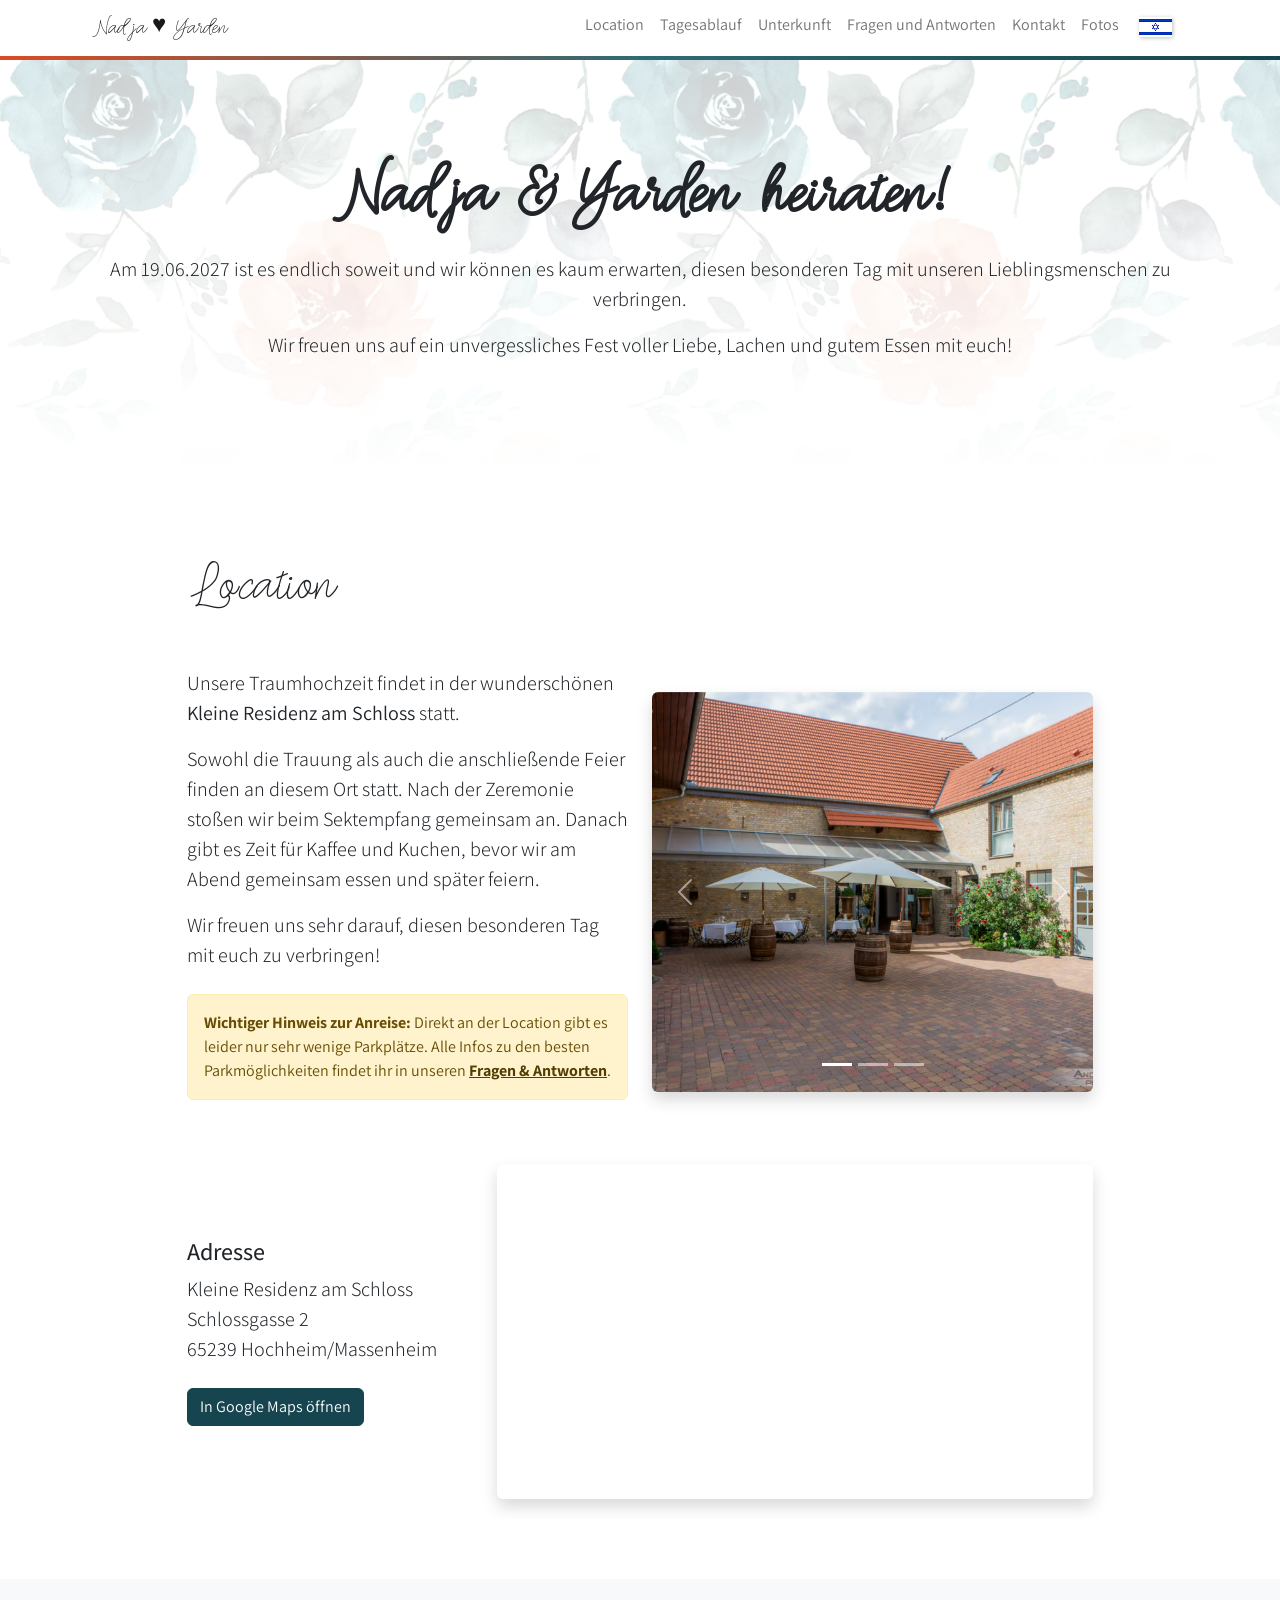
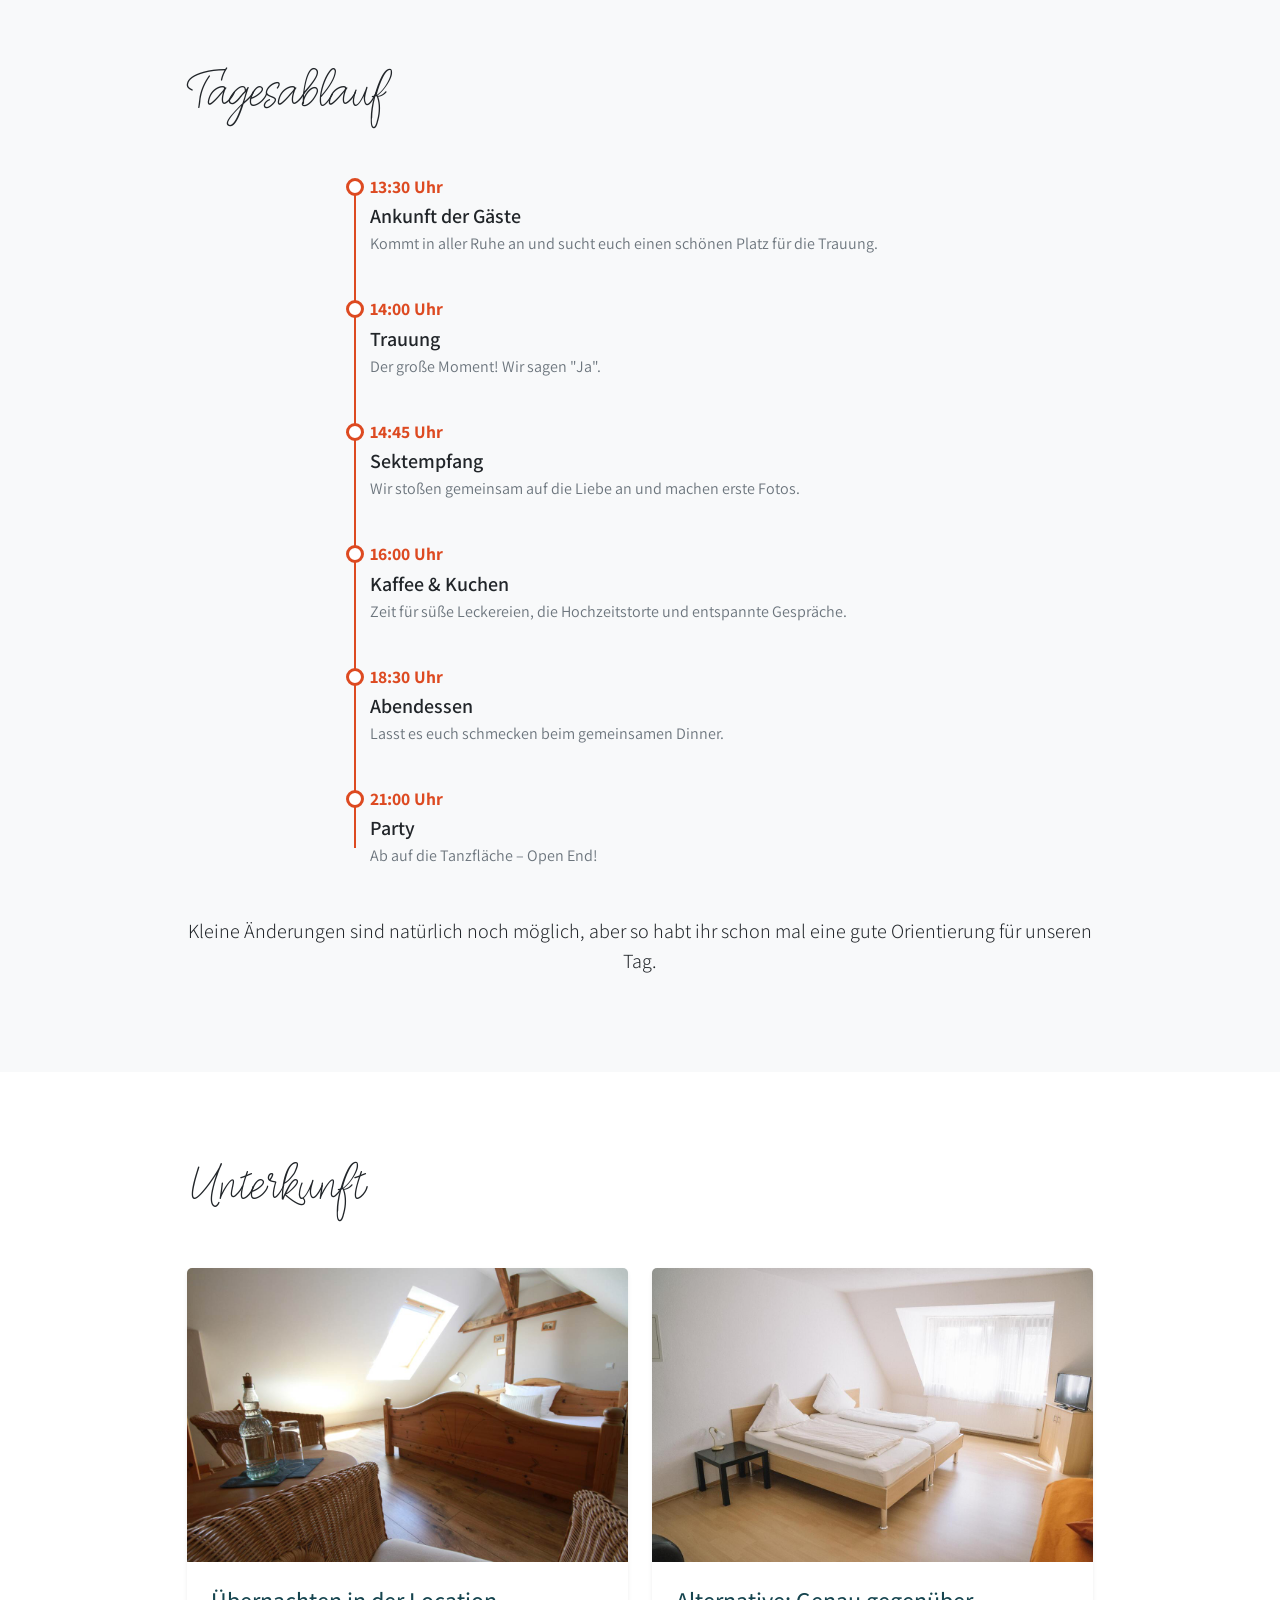
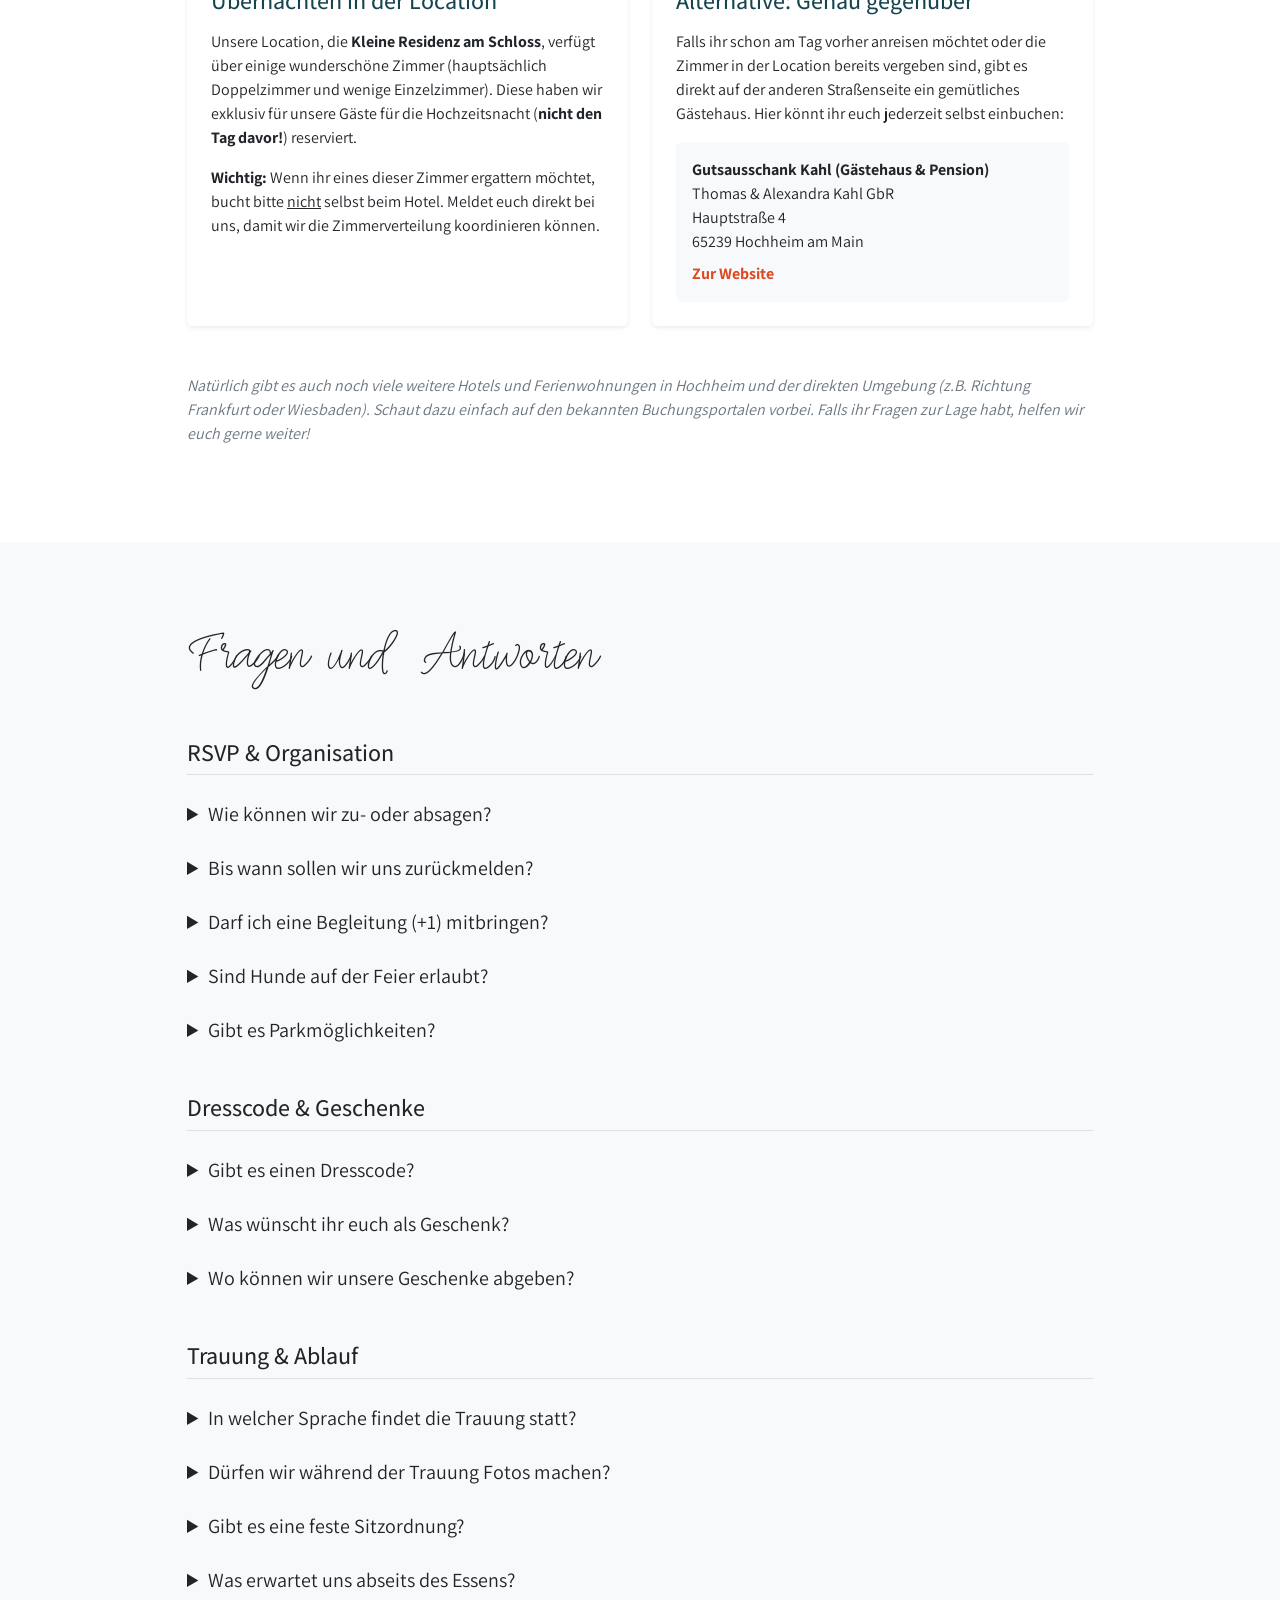
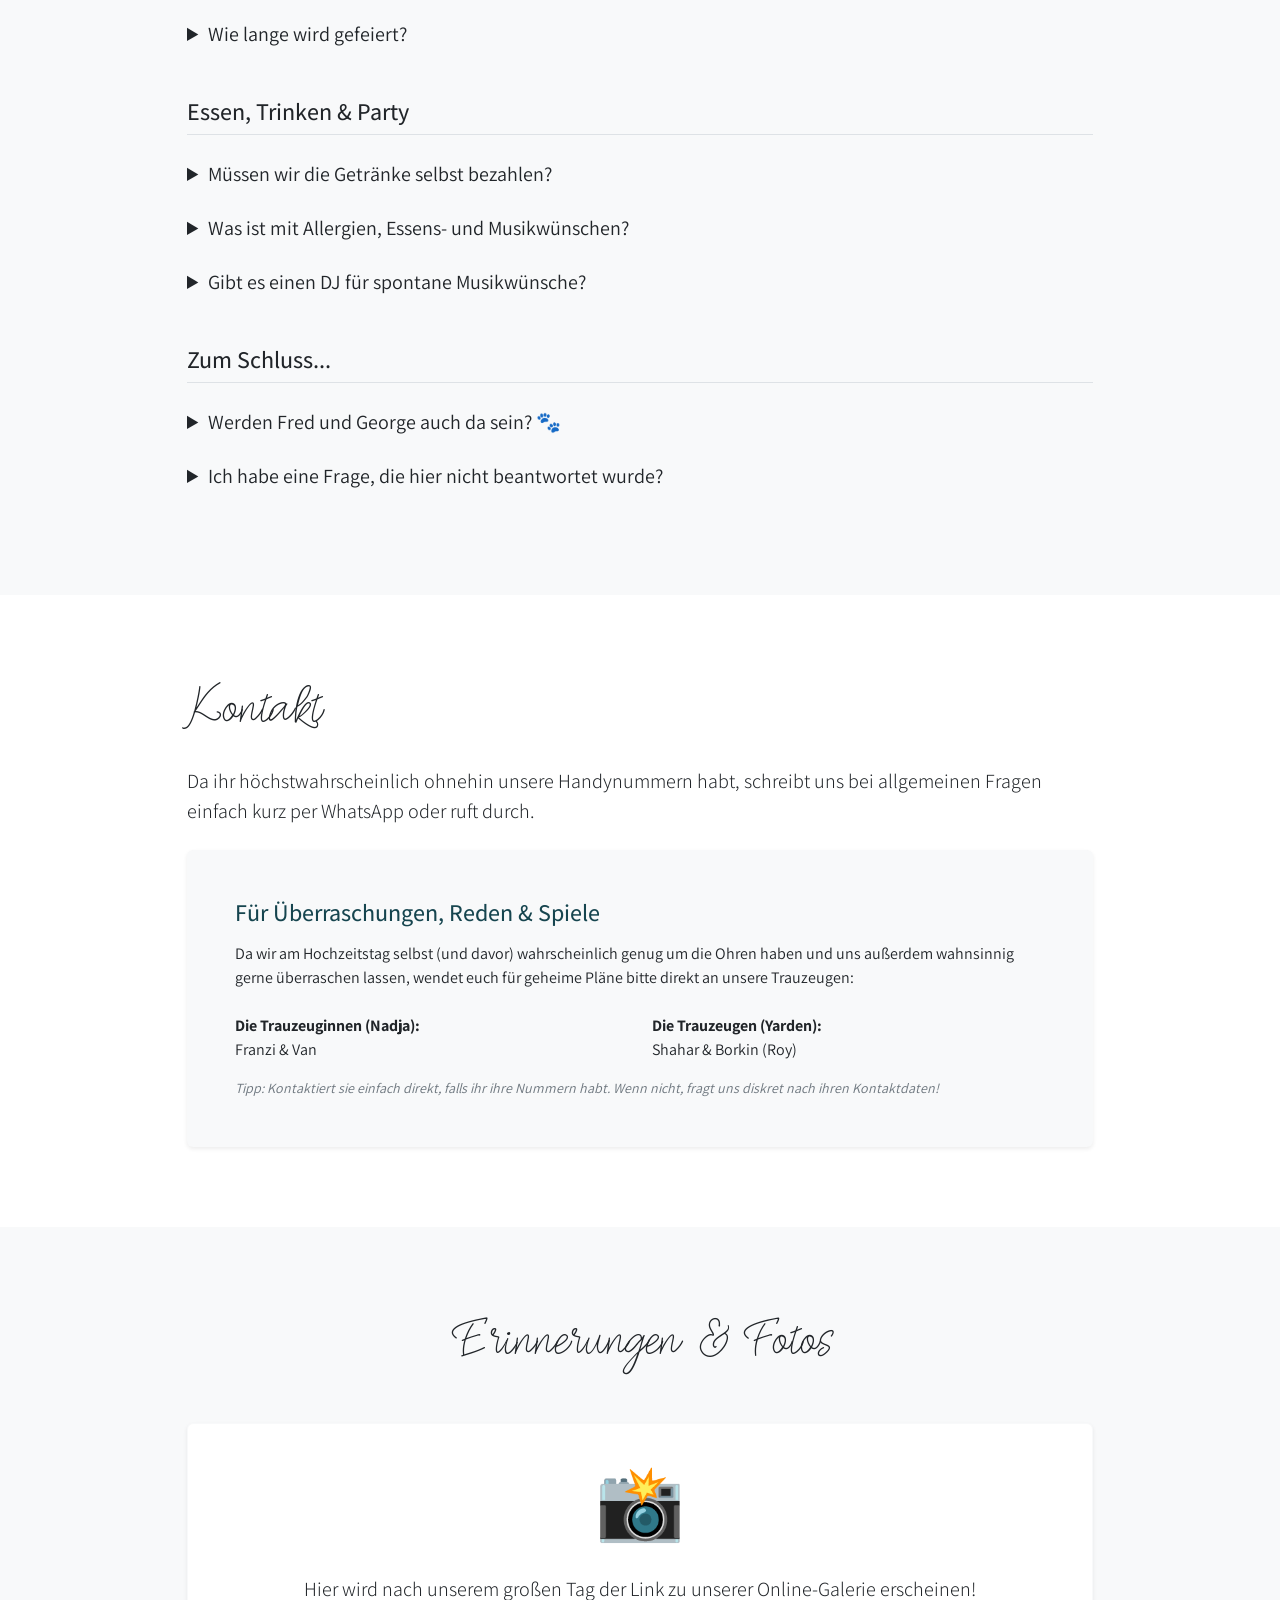
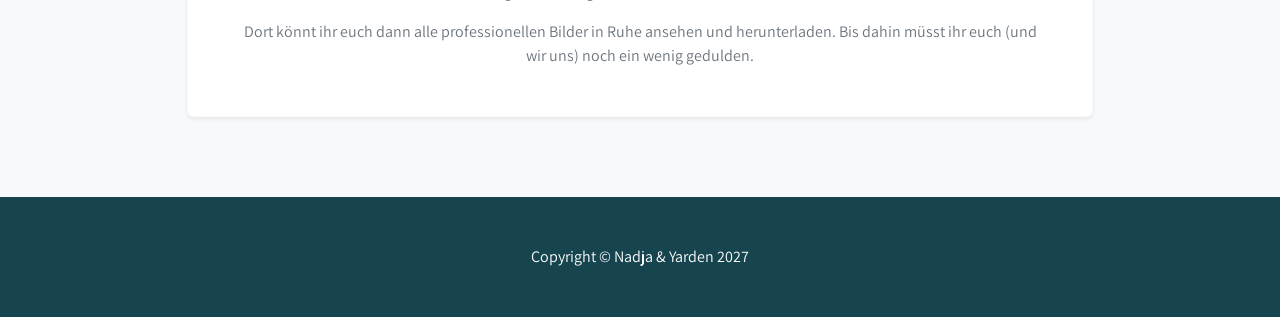
==== index.html @ f71629ac "Add files via upload" ====
<!DOCTYPE html>
<html lang="de">
    <head>
        <meta charset="utf-8" />
        <meta name="viewport" content="width=device-width, initial-scale=1, shrink-to-fit=no" />
        <meta name="description" content="" />
        <meta name="author" content="" />
        <meta name="robots" content="noindex, nofollow">
        <title>Krupik wedding</title>
        <link rel="icon" type="image/x-icon" href="assets/favicon.ico" />
        <!-- Core theme CSS (includes Bootstrap)-->
        <link href="css/styles.css"  rel="stylesheet" />
        <style> @import url('https://fonts.googleapis.com/css2?family=Assistant:wght@200..800&display=swap');</style>
    </head>
    <body id="page-top">
        <!-- Navigation-->
        <nav class="navbar navbar-expand-lg navbar-light bg-orange fixed-top" id="mainNav">
            <div class="container px-4">
                <a class="navbar-brand" href="#page-top">Nadja ♥ Yarden</a>
                <button class="navbar-toggler" type="button" data-bs-toggle="collapse" data-bs-target="#navbarResponsive" aria-controls="navbarResponsive" aria-expanded="false" aria-label="Toggle navigation"><span class="navbar-toggler-icon"></span></button>
                <div class="collapse navbar-collapse" id="navbarResponsive">
                    <ul class="navbar-nav ms-auto">
                        <li class="nav-item"><a class="nav-link" href="#location">Location</a></li>
                        <li class="nav-item"><a class="nav-link" href="#schedule">Tagesablauf</a></li>
                        <li class="nav-item"><a class="nav-link" href="#hotel">Unterkunft</a></li>
                        <li class="nav-item"><a class="nav-link" href="#questions">Fragen und Antworten</a></li>
                        <li class="nav-item"><a class="nav-link" href="#contact">Kontakt</a></li>
                        <li class="nav-item"><a class="nav-link" href="#photos">Fotos</a></li>
                        <li class="nav-item"><a class="nav-link" href="index_he.html"> <img src="assets/hebrew.png" alt="Hebrew" id="itemImg"></a></li>
                    </ul>
                </div>
            </div>
        </nav>
        <!-- Header-->
       <header class="bg-image bg-primary"> <div class="container px-4 text-center">
        <h1 class="fw-bolder">Nadja & Yarden heiraten!</h1>
        <p class="lead mt-3">Am 19.06.2027 ist es endlich soweit und wir können es kaum erwarten, diesen besonderen Tag mit unseren Lieblingsmenschen zu verbringen.</p>
        <p class="lead">Wir freuen uns auf ein unvergessliches Fest voller Liebe, Lachen und gutem Essen mit euch!</p>
    </div>
</header>
        <!-- About section-->
        <!-- Location section -->
<section id="location">
    <div class="container px-4">
        <div class="row gx-4 justify-content-center">
            <div class="col-lg-10">
                <!-- 'text-center' entfernt für linksbündige Überschrift -->
                <h2 class="mb-5">Location</h2>
                
                <div class="row align-items-center mb-5">
                    <!-- Text-Spalte -->
                    <div class="col-md-6 mb-4 mb-md-0">
    <p class="lead">Unsere Traumhochzeit findet in der wunderschönen <strong>Kleine Residenz am Schloss</strong> statt.</p>
    <p class="lead">Sowohl die Trauung als auch die anschließende Feier finden an diesem Ort statt. Nach der Zeremonie stoßen wir beim Sektempfang gemeinsam an. Danach gibt es Zeit für Kaffee und Kuchen, bevor wir am Abend gemeinsam essen und später feiern.</p>
    <p class="lead">Wir freuen uns sehr darauf, diesen besonderen Tag mit euch zu verbringen!</p>
    
    <div class="alert alert-warning mt-4" role="alert">
    <strong>Wichtiger Hinweis zur Anreise:</strong> Direkt an der Location gibt es leider nur sehr wenige Parkplätze. Alle Infos zu den besten Parkmöglichkeiten findet ihr in unseren <a href="#faq-parking" class="alert-link">Fragen & Antworten</a>.
</div>
</div>
                    
                    <!-- Karussell-Spalte -->
                    <div class="col-md-6">
                        <div id="locationCarousel" class="carousel slide shadow rounded" data-bs-ride="carousel">
                            <!-- Indikatoren -->
                            <div class="carousel-indicators">
                                <button type="button" data-bs-target="#locationCarousel" data-bs-slide-to="0" class="active" aria-current="true" aria-label="Slide 1"></button>
                                <button type="button" data-bs-target="#locationCarousel" data-bs-slide-to="1" aria-label="Slide 2"></button>
                                <button type="button" data-bs-target="#locationCarousel" data-bs-slide-to="2" aria-label="Slide 3"></button>
                            </div>
                            
                            <!-- Die Bilder -->
                            <div class="carousel-inner rounded">
                                <div class="carousel-item active">
                                    <img src="assets/location_1.jpg" class="d-block w-100" alt="Innenansicht Kleine Residenz am Schloss">
                                </div>
                                <div class="carousel-item">
                                    <img src="assets/location_2.jpg" class="d-block w-100" alt="Außenansicht/Hof der Location">
                                </div>
                                <div class="carousel-item">
                                    <img src="assets/location_3.jpg" class="d-block w-100" alt="Festsaal dekoriert">
                                </div>
                            </div>
                            
                            <!-- Steuerungs-Pfeile -->
                            <button class="carousel-control-prev" type="button" data-bs-target="#locationCarousel" data-bs-slide="prev">
                                <span class="carousel-control-prev-icon" aria-hidden="true"></span>
                                <span class="visually-hidden">Zurück</span>
                            </button>
                            <button class="carousel-control-next" type="button" data-bs-target="#locationCarousel" data-bs-slide="next">
                                <span class="carousel-control-next-icon" aria-hidden="true"></span>
                                <span class="visually-hidden">Weiter</span>
                            </button>
                        </div>
                    </div>
                </div>

                <!-- Google Maps & Adresse -->
                <div class="row align-items-center">
                    <!-- Adresse (jetzt ebenfalls immer linksbündig) -->
                    <div class="col-md-4 mb-4 mb-md-0">
                        <h4>Adresse</h4>
                        <p class="lead">Kleine Residenz am Schloss<br/>Schlossgasse 2<br/>65239 Hochheim/Massenheim</p>
                        <a href="https://maps.app.goo.gl/eWjjheEXRFnS3AKj7" target="_blank" class="btn btn-teal mt-2">In Google Maps öffnen</a>
                    </div>
                    
                    <!-- Karte -->
<div class="col-md-8">
    <div class="ratio ratio-16x9 shadow rounded overflow-hidden">
        <iframe 
            src="https://maps.google.com/maps?q=Kleine%20Residenz%20am%20Schloss,%20Schlossgasse%202,%2065239%20Hochheim%20am%20Main&t=&z=16&ie=UTF8&iwloc=&output=embed" 
            width="100%" 
            height="100%" 
            style="border:0;" 
            allowfullscreen="" 
            loading="lazy">
        </iframe>
    </div>
</div>
            </div>
        </div>
    </div>
</section>
        <!-- Services section-->
        <section class="bg-light" id="schedule">
    <div class="container px-4">
        <div class="row gx-4 justify-content-center">
            <div class="col-lg-10">
                <h2 class="mb-5">Tagesablauf</h2>
                
                <div class="wedding-timeline">
                    <div class="timeline-item">
                        <div class="timeline-dot"></div>
                        <div class="timeline-time">13:30 Uhr</div>
                        <div class="timeline-content">
                            <h4>Ankunft der Gäste</h4>
                            <p>Kommt in aller Ruhe an und sucht euch einen schönen Platz für die Trauung.</p>
                        </div>
                    </div>
                    
                    <div class="timeline-item">
                        <div class="timeline-dot"></div>
                        <div class="timeline-time">14:00 Uhr</div>
                        <div class="timeline-content">
                            <h4>Trauung</h4>
                            <p>Der große Moment! Wir sagen "Ja".</p>
                        </div>
                    </div>

                    <div class="timeline-item">
                        <div class="timeline-dot"></div>
                        <div class="timeline-time">14:45 Uhr</div>
                        <div class="timeline-content">
                            <h4>Sektempfang</h4>
                            <p>Wir stoßen gemeinsam auf die Liebe an und machen erste Fotos.</p>
                        </div>
                    </div>

                    <div class="timeline-item">
                        <div class="timeline-dot"></div>
                        <div class="timeline-time">16:00 Uhr</div>
                        <div class="timeline-content">
                            <h4>Kaffee & Kuchen</h4>
                            <p>Zeit für süße Leckereien, die Hochzeitstorte und entspannte Gespräche.</p>
                        </div>
                    </div>

                    <div class="timeline-item">
                        <div class="timeline-dot"></div>
                        <div class="timeline-time">18:30 Uhr</div>
                        <div class="timeline-content">
                            <h4>Abendessen</h4>
                            <p>Lasst es euch schmecken beim gemeinsamen Dinner.</p>
                        </div>
                    </div>

                    <div class="timeline-item">
                        <div class="timeline-dot"></div>
                        <div class="timeline-time">21:00 Uhr</div>
                        <div class="timeline-content">
                            <h4>Party</h4>
                            <p>Ab auf die Tanzfläche – Open End!</p>
                        </div>
                    </div>
                </div>
                
                <p class="lead text-center mt-5">Kleine Änderungen sind natürlich noch möglich, aber so habt ihr schon mal eine gute Orientierung für unseren Tag.</p>
            </div>
        </div>
    </div>
</section>
        <!-- Services section-->
      <section id="hotel">
    <div class="container px-4">
        <div class="row gx-4 justify-content-center">
            <div class="col-lg-10">
                <h2 class="mb-5">Unterkunft</h2>
                
                <div class="row">
                    <div class="col-md-6 mb-4">
                        <div class="card h-100 shadow-sm border-0">
                            <img src="assets/zimmer_residenz.jpg" class="card-img-top" alt="Zimmer in der Kleinen Residenz am Schloss">
                            <div class="card-body p-4">
                                <h4 class="mb-3 text-teal">Übernachten in der Location</h4>
                                <p>Unsere Location, die <strong>Kleine Residenz am Schloss</strong>, verfügt über einige wunderschöne Zimmer (hauptsächlich Doppelzimmer und wenige Einzelzimmer). Diese haben wir exklusiv für unsere Gäste für die Hochzeitsnacht (<strong>nicht den Tag davor!</strong>) reserviert.</p>
                                <p class="mb-0"><strong>Wichtig:</strong> Wenn ihr eines dieser Zimmer ergattern möchtet, bucht bitte <u>nicht</u> selbst beim Hotel. Meldet euch direkt bei uns, damit wir die Zimmerverteilung koordinieren können.</p>
                            </div>
                        </div>
                    </div>

                    <div class="col-md-6 mb-4">
                        <div class="card h-100 shadow-sm border-0">
                            <img src="assets/zimmer_kahl.jpg" class="card-img-top" alt="Gutsausschank Kahl Gästehaus">
                            <div class="card-body p-4">
                                <h4 class="mb-3 text-teal">Alternative: Genau gegenüber</h4>
                                <p>Falls ihr schon am Tag vorher anreisen möchtet oder die Zimmer in der Location bereits vergeben sind, gibt es direkt auf der anderen Straßenseite ein gemütliches Gästehaus. Hier könnt ihr euch jederzeit selbst einbuchen:</p>
                                
                                <div class="bg-light p-3 rounded mt-3">
                                    <p class="mb-0">
                                        <strong>Gutsausschank Kahl (Gästehaus & Pension)</strong><br>
                                        Thomas & Alexandra Kahl GbR<br>
                                        Hauptstraße 4<br>
                                        65239 Hochheim am Main<br>
                                        <a href="https://www.gutsausschank-kahl.de" target="_blank" class="text-orange text-decoration-none mt-2 d-inline-block fw-bold">Zur Website</a>
                                    </p>
                                </div>
                            </div>
                        </div>
                    </div>
                </div> <div class="mt-4 px-3 px-md-0">
                    <p class="text-muted">
                        <em>Natürlich gibt es auch noch viele weitere Hotels und Ferienwohnungen in Hochheim und der direkten Umgebung (z.B. Richtung Frankfurt oder Wiesbaden). Schaut dazu einfach auf den bekannten Buchungsportalen vorbei. Falls ihr Fragen zur Lage habt, helfen wir euch gerne weiter!</em>
                    </p>
                </div>
                
            </div>
        </div>
    </div>
</section>
       <section class="bg-light" id="questions">
    <div class="container px-4">
        <div class="row gx-4 justify-content-center">
            <div class="col-lg-10">
                <h2 class="mb-4">Fragen und Antworten</h2>

                <h4 class="mt-5 mb-4 border-bottom pb-2">RSVP & Organisation</h4>
                
                <details class="lead mb-4">
                    <summary><strong>Wie können wir zu- oder absagen?</strong></summary>
                    <p class="mt-2">Mit eurer Einladung habt ihr einen kleinen Einleger mit einem QR-Code und einem Link erhalten. Darüber könnt ihr euch ganz bequem online zurückmelden.</p>
                    <p>Solltet ihr den Zettel verlegt oder verloren haben, ist das gar kein Problem – meldet euch einfach direkt bei uns!</p>
                </details>

                <details class="lead mb-4">
                    <summary><strong>Bis wann sollen wir uns zurückmelden?</strong></summary>
                    <p class="mt-2">Bitte gebt uns bis zum <strong>[Datum einfügen]</strong> über den Link aus der Einladung Bescheid, ob ihr kommen könnt.</p>
                    <p>Gäste, von denen wir bis zu diesem Datum nichts gehört haben, müssen wir für die weitere Planung leider als "nimmt nicht teil" markieren. Wir fänden es unglaublich schade, wenn ihr nicht dabei seid – also gebt uns am besten direkt Bescheid! :)</p>
                </details>

                <details class="lead mb-4">
                    <summary><strong>Darf ich eine Begleitung (+1) mitbringen?</strong></summary>
                    <p class="mt-2">Unsere Location hat eine begrenzte Kapazität, weshalb wir im kleinen und engen Kreis feiern. Bitte bringt daher nur Begleitpersonen mit, die namentlich auf eurer Einladung stehen oder ausdrücklich von uns eingeplant wurden. Vielen Dank für euer Verständnis!</p>
                </details>

                <details class="lead mb-4">
                    <summary><strong>Sind Hunde auf der Feier erlaubt?</strong></summary>
                    <p class="mt-2">Wir lieben Tiere, aber an unserem Hochzeitstag müssen eure Vierbeiner leider zu Hause bleiben. Es wird laut, trubelig und voll – das wäre für die Fellnasen ohnehin kein großer Spaß. Danke für euer Verständnis!</p>
                </details>

                <details class="lead mb-4" id="faq-parking">
                    <summary><strong>Gibt es Parkmöglichkeiten?</strong></summary>
                    <div class="mt-3">
                        <p>Direkt an der Location gibt es leider nur sehr eingeschränkte Parkmöglichkeiten in den umliegenden Seitenstraßen (bitte unbedingt auf Parkverbote achten!).</p>
                        <p>Der sicherste und entspannteste Parkplatz ist nur ein paar Minuten die Straße runter: der <strong>Parkplatz der Sporthalle Massenheim</strong>. Von dort aus sind es gemütliche 5–10 Minuten zu Fuß bis zu uns.</p>
                        <a href="https://www.google.com/maps/search/?api=1&query=Sporthalle+Massenheim+Hochheim+am+Main" target="_blank" class="btn btn-teal mb-4">Parkplatz in Google Maps öffnen</a>
                        <div class="ratio ratio-21x9 shadow-sm rounded overflow-hidden">
                            <iframe src="https://maps.google.com/maps?q=Sporthalle%20Massenheim,%20Hochheim%20am%20Main&t=&z=16&ie=UTF8&iwloc=&output=embed" width="100%" height="100%" style="border:0;" allowfullscreen="" loading="lazy"></iframe>
                        </div>
                    </div>
                </details>

                <h4 class="mt-5 mb-4 border-bottom pb-2">Dresscode & Geschenke</h4>

                <details class="lead mb-4">
                    <summary><strong>Gibt es einen Dresscode?</strong></summary>
                    <p class="mt-2">Kommt gerne festlich und elegant – aber vor allem so, dass ihr euch wohlfühlt! Da es im Juni sehr warm werden kann, wählt gerne luftige Stoffe. Weiß ist natürlich der Braut vorbehalten, ansonsten freuen wir uns über farbenfrohe Outfits.</p>
                    <p>Für die Damen passen Kleider, Röcke oder ein schickes Oberteil mit Hose. Für die Herren: Krawatte oder Fliege mit Sakko sind super – das Sakko darf aber natürlich ausgezogen werden, sobald der Bräutigam das auch tut. ;)</p>
                    <p><em>Kleine Info am Rande:</em> Unsere Trauzeuginnen werden voraussichtlich <strong style="color: #16454F">Teal</strong> und <strong style="color: #DD4A21">Orange</strong> tragen. Falls ihr nicht im "Partnerlook" mit ihnen erscheinen wollt, könnt ihr diese Farbe gerne meiden (es ist aber absolut kein Drama, wenn doch!).</p>
                </details>

                <details class="lead mb-4">
                    <summary><strong>Was wünscht ihr euch als Geschenk?</strong></summary>
                    <p class="mt-2">Das größte Geschenk für uns ist, diesen Tag gemeinsam mit euch zu feiern! Da unser Haushalt bereits komplett ausgestattet ist, benötigen wir keine Sachgeschenke.</p>
                    <p>Wenn ihr uns dennoch eine kleine Freude machen möchtet, freuen wir uns riesig über einen finanziellen Beitrag für unsere gemeinsame Zukunft und die Flitterwochen.</p>
                </details>

                <details class="lead mb-4">
                    <summary><strong>Wo können wir unsere Geschenke abgeben?</strong></summary>
                    <p class="mt-2">In der Location wird es einen zentralen Geschenketisch geben. Dort steht auch eine sichere Box bereit, in die ihr eure Briefe und Umschläge mit Kartengeschenken einwerfen könnt.</p>
                </details>

                <h4 class="mt-5 mb-4 border-bottom pb-2">Trauung & Ablauf</h4>

                <details class="lead mb-4">
                    <summary><strong>In welcher Sprache findet die Trauung statt?</strong></summary>
                    <p class="mt-2">Da unsere Gäste aus verschiedenen Ländern anreisen, wird die Trauung eine bunte Mischung aus <strong>Deutsch und Englisch</strong> sein. So können hoffentlich alle der Zeremonie gut folgen!</p>
                </details>

                <details class="lead mb-4">
                    <summary><strong>Dürfen wir während der Trauung Fotos machen?</strong></summary>
                    <p class="mt-2">Wir möchten euch bitten, eure Handys und Kameras während der Zeremonie in der Tasche zu lassen. Wir wünschen uns, dass ihr den Moment ganz unbeschwert mit uns genießt – und wir möchten auf den professionellen Fotos lieber in eure strahlenden Gesichter statt auf eine Wand aus Smartphones blicken. 😉</p>
                    <p>Vor und nach der Trauung sowie auf der anschließenden Feier dürft ihr natürlich fleißig knipsen, filmen und Selfies machen!</p>
                    <p><strong>Und keine Sorge:</strong> Wir stellen euch im Nachhinein natürlich alle professionellen Bilder unserer Fotografin / unseres Fotografen zur Verfügung!</p>
                </details>

                <details class="lead mb-4">
                    <summary><strong>Gibt es eine feste Sitzordnung?</strong></summary>
                    <p class="mt-2">Ja, für das Abendessen gibt es einen festen Sitzplan, damit jeder einen schönen Platz findet. Sobald der offizielle Teil vorbei ist und die Party startet, hebt sich die Sitzordnung natürlich auf und ihr könnt euch ganz ungezwungen untereinander mischen!</p>
                </details>

                <details class="lead mb-4">
                    <summary><strong>Was erwartet uns abseits des Essens?</strong></summary>
                    <p class="mt-2">Langweilig wird es garantiert nicht! Neben der Trauung und dem großen Festmahl erwartet euch eine Fotobox für lustige Erinnerungen, eine Auswahl an Kartenspielen für Zwischendurch, jede Menge Platz auf der Tanzfläche und natürlich Zeit für tiefe Gespräche mit euren Sitznachbarn.</p>
                </details>

                <details class="lead mb-4">
                    <summary><strong>Wie lange wird gefeiert?</strong></summary>
                    <p class="mt-2">Wir dürfen die Location theoretisch bis 3:00 Uhr morgens nutzen. Angepeilt ist ein schönes, fulminantes Finale gegen 2:00 Uhr.</p>
                    <p>Wir freuen uns natürlich riesig über jeden, der bis zum bitteren (oder eher glücklichen) Ende mit uns durchtanzt! Wir haben aber auch vollstes Verständnis, wenn ihr aus verschiedenen Gründen früher losmüsst. Es wäre allerdings wahnsinnig schön für uns, wenn ihr zumindest bis zum Ende des "offiziellen Teils" (nach dem Abendessen und unserem ersten Tanz als Brautpaar) bei uns bleibt.</p>
                </details>

                <h4 class="mt-5 mb-4 border-bottom pb-2">Essen, Trinken & Party</h4>

                <details class="lead mb-4">
                    <summary><strong>Müssen wir die Getränke selbst bezahlen?</strong></summary>
                    <p class="mt-2">Natürlich nicht! Für euer leibliches Wohl ist bestens gesorgt. Es wird eine feine Auswahl an Bier, Wein, Softdrinks, Wasser sowie Kaffeespezialitäten und Tee geben. Später am Abend mixen wir euch auch gerne ein paar Longdrinks. Auf sehr harte Spirituosen verzichten wir bewusst.</p>
                </details>

                <details class="lead mb-4">
                    <summary><strong>Was ist mit Allergien, Essens- und Musikwünschen?</strong></summary>
                    <p class="mt-2">Keine Sorge, verhungern oder stillsitzen muss niemand! Spezielle Ernährungsformen, Lebensmittelunverträglichkeiten und eure absoluten Lieblingslieder für die Tanzfläche fragen wir ganz bequem direkt über den <strong>RSVP-Link</strong> ab.</p>
                </details>

                <details class="lead mb-4">
                    <summary><strong>Gibt es einen DJ für spontane Musikwünsche?</strong></summary>
                    <p class="mt-2">Einen klassischen DJ vor Ort haben wir nicht. Damit trotzdem genau eure Musik läuft, tragt eure Wünsche bitte vorab im RSVP-Link ein. Solltet ihr am Abend selbst eine zündende Idee haben, sprecht einfach uns oder unsere Trauzeugen an.</p>
                </details>

                <h4 class="mt-5 mb-4 border-bottom pb-2">Zum Schluss...</h4>

                <details class="lead mb-4">
                    <summary><strong>Werden Fred und George auch da sein? 🐾</strong></summary>
                    <p class="mt-2">Leider nein! 🐱🐱 Unsere beiden Kater müssen die Stellung zu Hause halten. Sie haben striktes Partyverbot bekommen, werden aber im Geiste (und wahrscheinlich auf dem einen oder anderen Foto) sicher dabei sein.</p>
                </details>

                <details class="lead mb-4">
                    <summary><strong>Ich habe eine Frage, die hier nicht beantwortet wurde?</strong></summary>
                    <p class="mt-2">Gar kein Problem! Wenn euch noch etwas unter den Nägeln brennt, scrollt einfach ein Stück weiter nach unten und nutzt unsere Kontaktdaten. Meldet euch jederzeit gerne bei uns!</p>
                </details>

            </div>
        </div>
    </div>
</section>
        <!-- Contact section-->
    <section id="contact">
    <div class="container px-4">
        <div class="row gx-4 justify-content-center">
            <div class="col-lg-10">
                <h2 class="mb-4">Kontakt</h2>
                <p class="lead">Da ihr höchstwahrscheinlich ohnehin unsere Handynummern habt, schreibt uns bei allgemeinen Fragen einfach kurz per WhatsApp oder ruft durch.</p>
                
                <div class="card border-0 shadow-sm mt-4 bg-light">
                    <div class="card-body p-4 p-md-5">
                        <h4 class="text-teal mb-3">Für Überraschungen, Reden & Spiele</h4>
                        <p>Da wir am Hochzeitstag selbst (und davor) wahrscheinlich genug um die Ohren haben und uns außerdem wahnsinnig gerne überraschen lassen, wendet euch für geheime Pläne bitte direkt an unsere Trauzeugen:</p>
                        
                        <div class="row mt-4">
                            <div class="col-sm-6 mb-3 mb-sm-0">
                                <strong>Die Trauzeuginnen (Nadja):</strong><br>
                                Franzi & Van
                            </div>
                            <div class="col-sm-6">
                                <strong>Die Trauzeugen (Yarden):</strong><br>
                                Shahar & Borkin (Roy)
                            </div>
                        </div>
                        <p class="mt-3 mb-0 text-muted small"><em>Tipp: Kontaktiert sie einfach direkt, falls ihr ihre Nummern habt. Wenn nicht, fragt uns diskret nach ihren Kontaktdaten!</em></p>
                    </div>
                </div>
                
            </div>
        </div>
    </div>
</section>

<section class="bg-light" id="photos">
    <div class="container px-4">
        <div class="row gx-4 justify-content-center">
            <div class="col-lg-10 text-center">
                <h2 class="mb-5">Erinnerungen & Fotos</h2>
                
                <div class="bg-white p-5 rounded shadow-sm border border-light">
                    <h1 class="display-4 mb-3">📸</h1>
                    <p class="lead mb-3">Hier wird nach unserem großen Tag der Link zu unserer Online-Galerie erscheinen!</p>
                    <p class="text-muted mb-0">Dort könnt ihr euch dann alle professionellen Bilder in Ruhe ansehen und herunterladen. Bis dahin müsst ihr euch (und wir uns) noch ein wenig gedulden.</p>
                </div>
            </div>
        </div>
    </div>
</section>
        <!-- Footer-->
        <footer class="py-5 bg-teal">
            <div class="container px-4"><p class="m-0 text-center text-white">Copyright &copy; Nadja & Yarden 2027</p></div>
        </footer>
        <!-- Bootstrap core JS-->
        <script src="https://cdn.jsdelivr.net/npm/bootstrap@5.2.3/dist/js/bootstrap.bundle.min.js"></script>
        <!-- Core theme JS-->
        <script src="js/scripts.js"></script>
    </body>
</html>
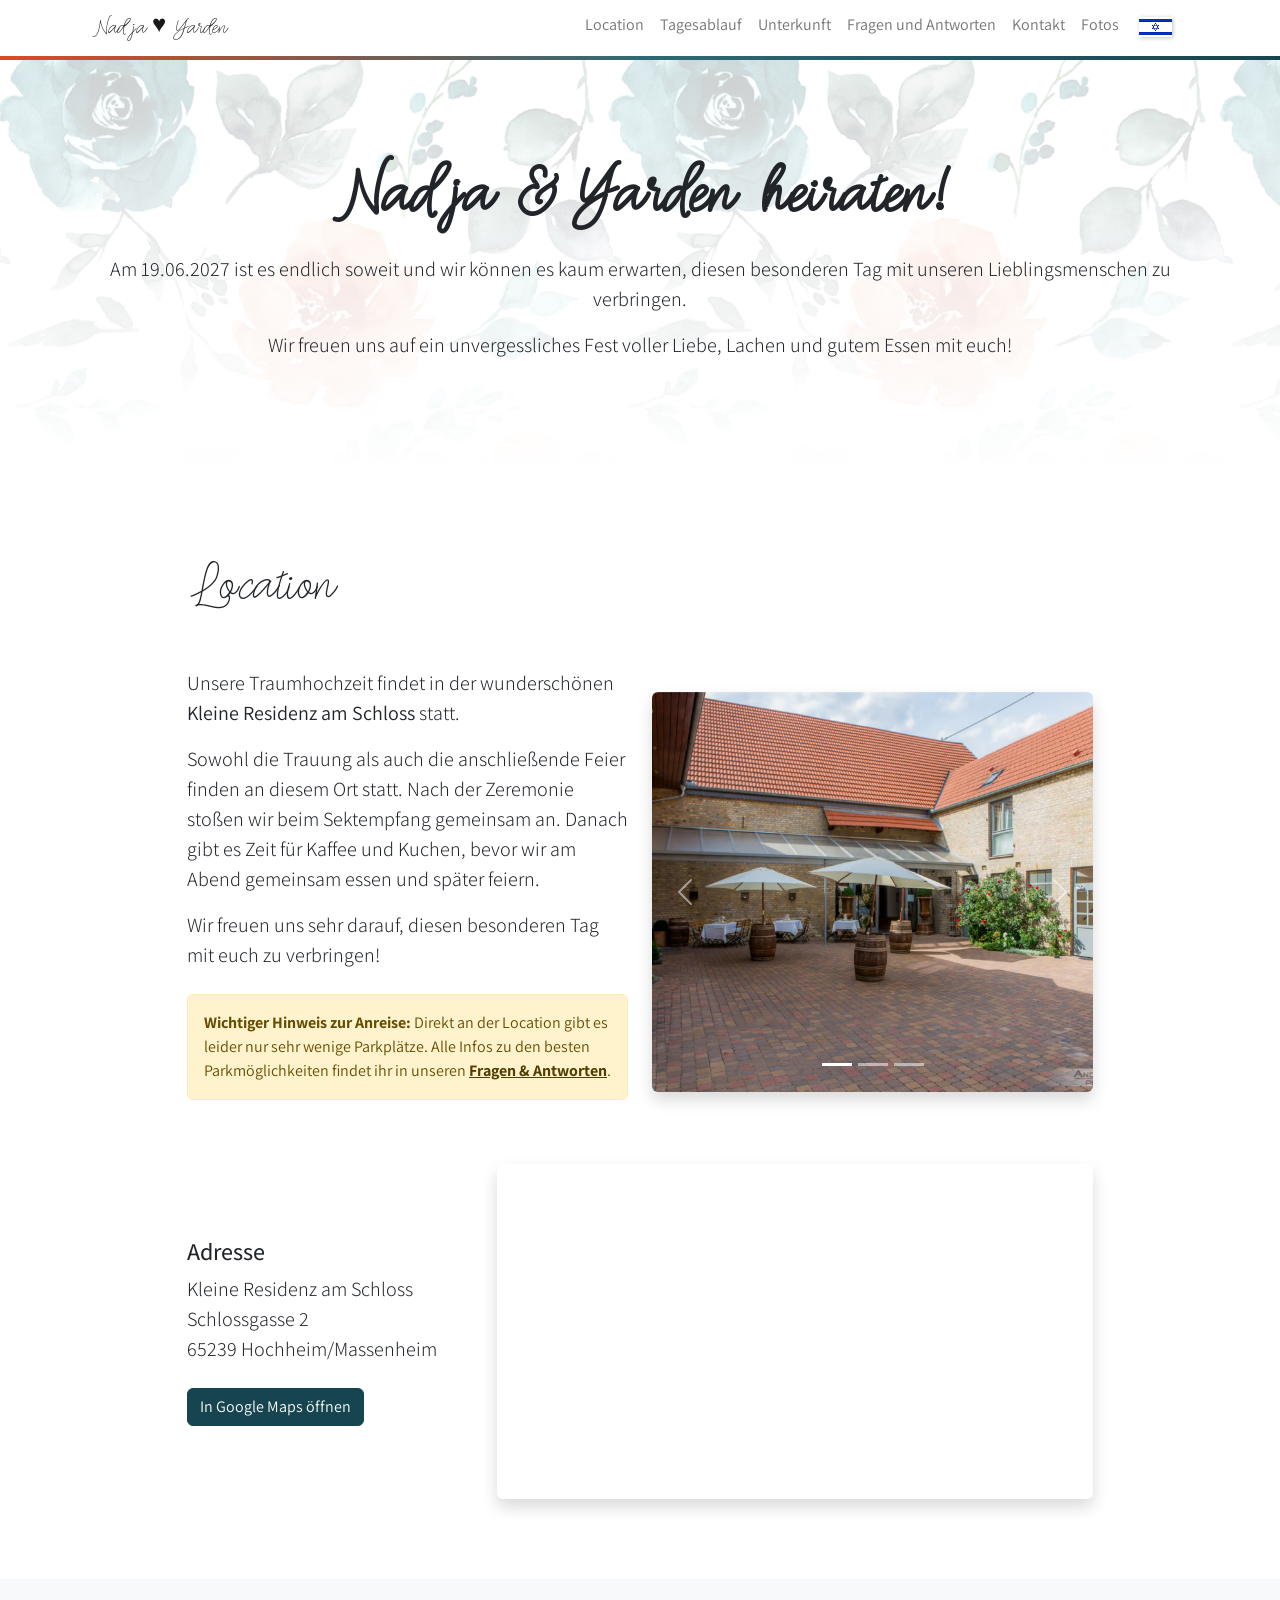
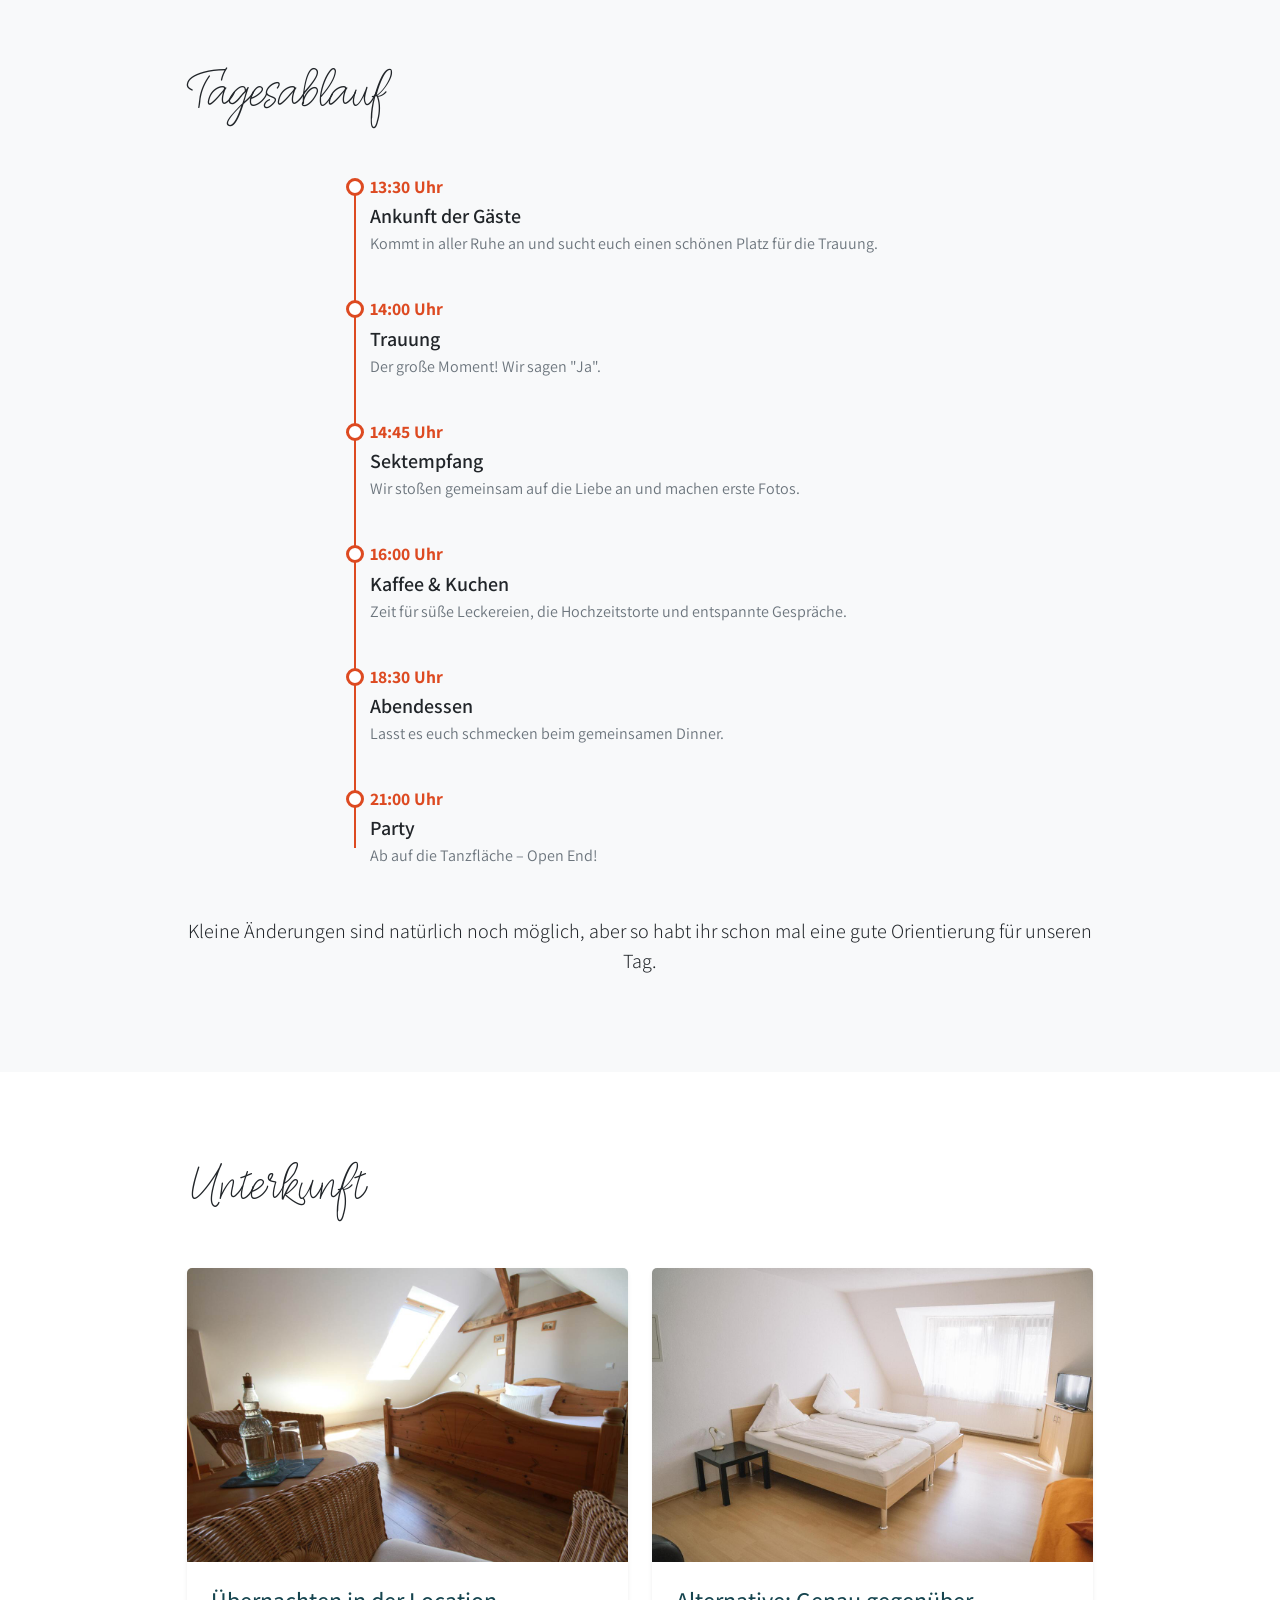
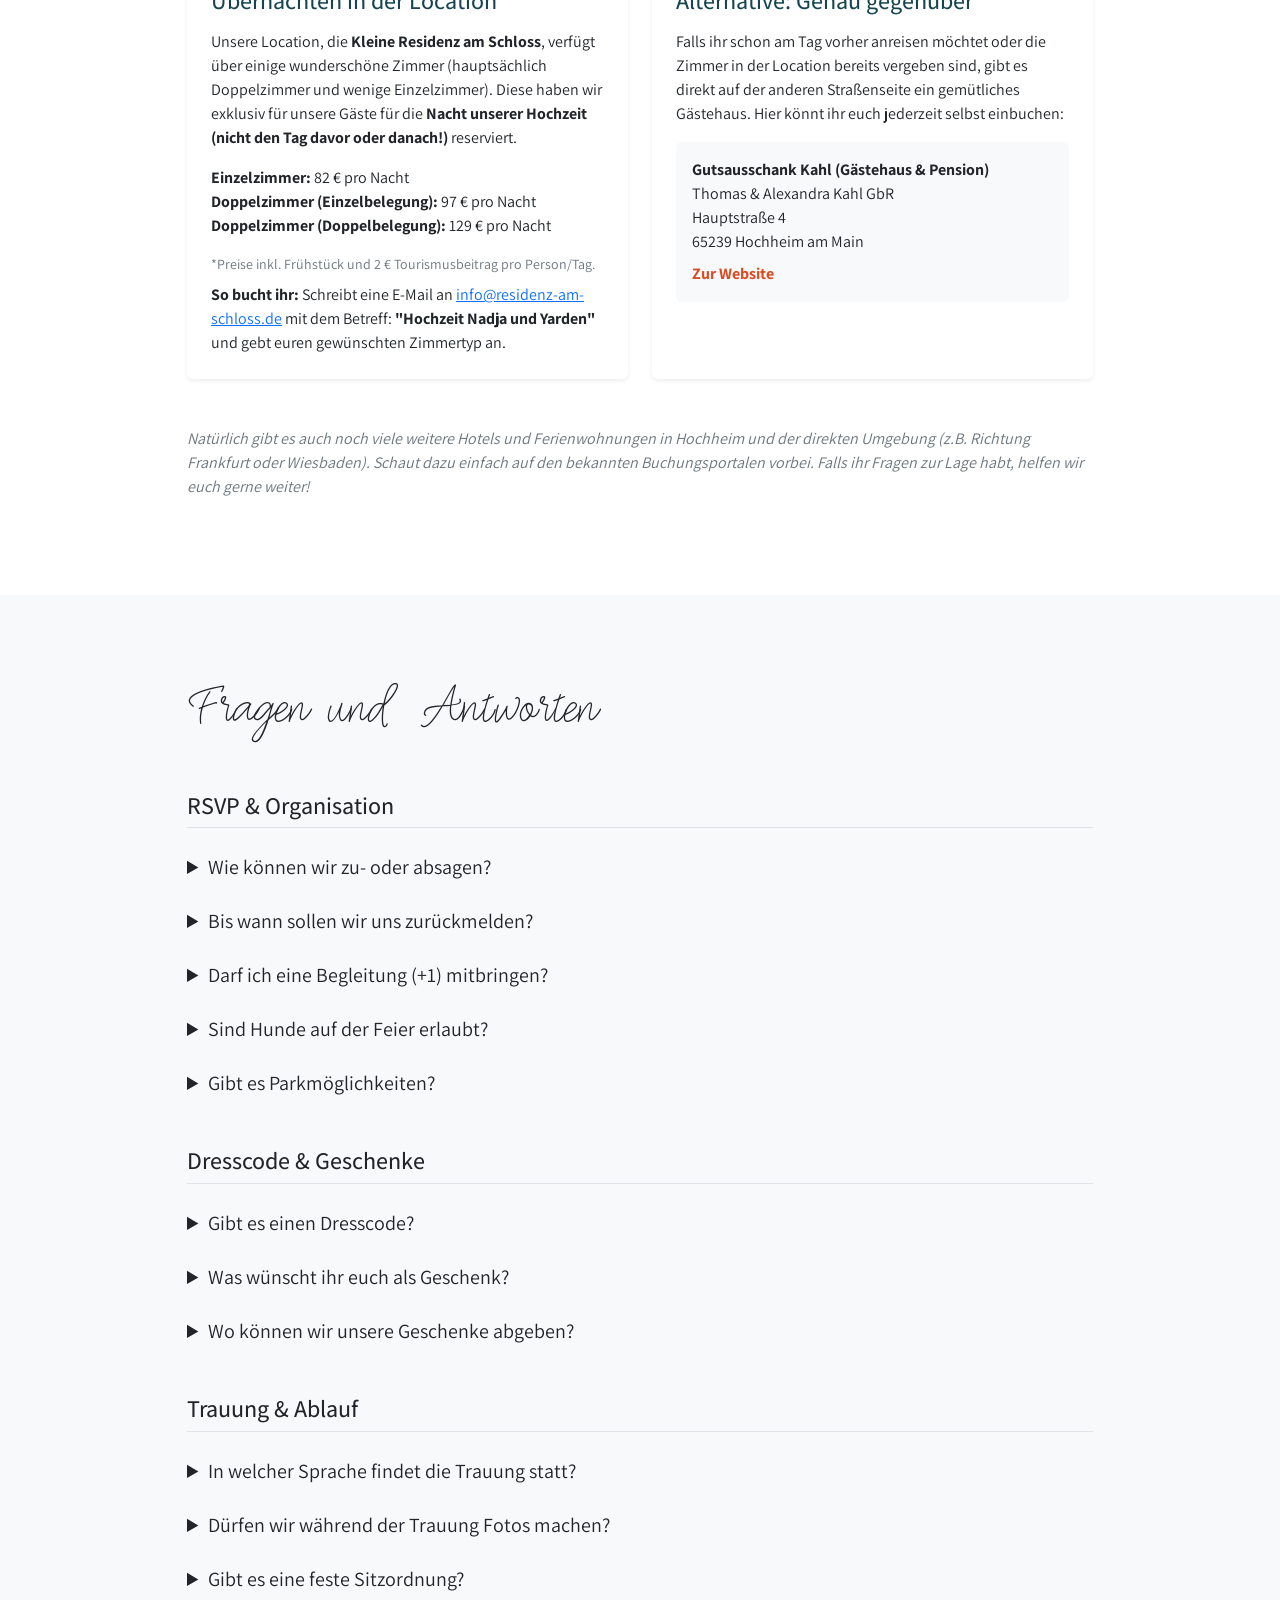
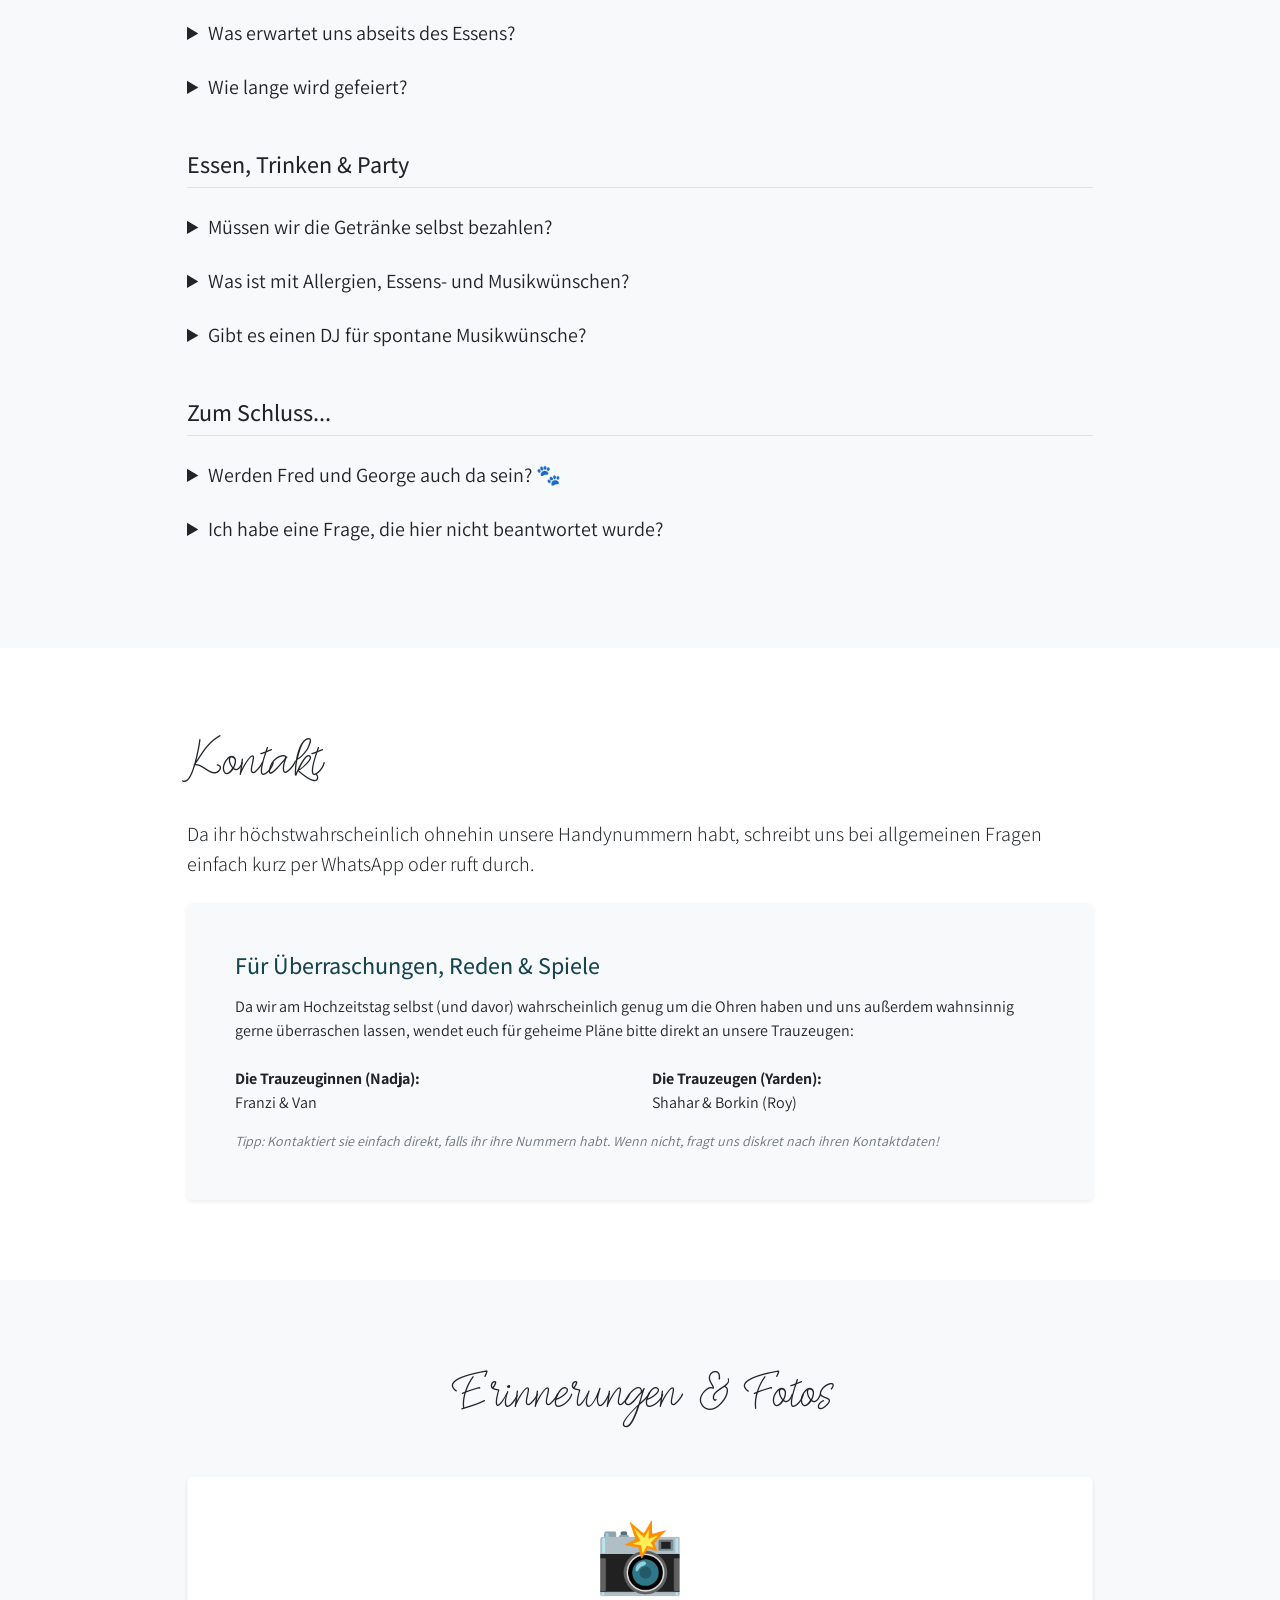
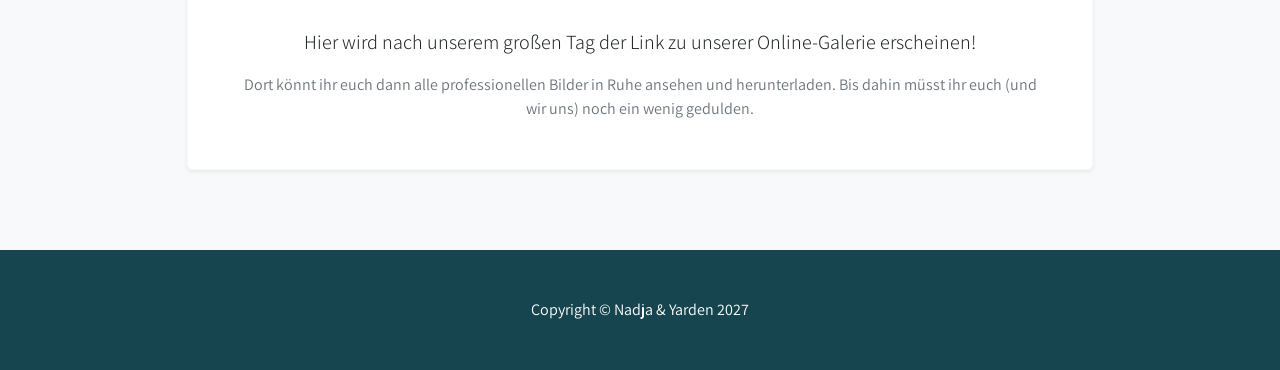
==== commit 8b0e7f0c: "Anpassung Text für Unterkunft nach Rücksprache" ====
--- a/index.html
+++ b/index.html
@@ -198,15 +198,23 @@
                 
                 <div class="row">
                     <div class="col-md-6 mb-4">
-                        <div class="card h-100 shadow-sm border-0">
-                            <img src="assets/zimmer_residenz.jpg" class="card-img-top" alt="Zimmer in der Kleinen Residenz am Schloss">
-                            <div class="card-body p-4">
-                                <h4 class="mb-3 text-teal">Übernachten in der Location</h4>
-                                <p>Unsere Location, die <strong>Kleine Residenz am Schloss</strong>, verfügt über einige wunderschöne Zimmer (hauptsächlich Doppelzimmer und wenige Einzelzimmer). Diese haben wir exklusiv für unsere Gäste für die Hochzeitsnacht (<strong>nicht den Tag davor!</strong>) reserviert.</p>
-                                <p class="mb-0"><strong>Wichtig:</strong> Wenn ihr eines dieser Zimmer ergattern möchtet, bucht bitte <u>nicht</u> selbst beim Hotel. Meldet euch direkt bei uns, damit wir die Zimmerverteilung koordinieren können.</p>
-                            </div>
-                        </div>
-                    </div>
+    <div class="card h-100 shadow-sm border-0">
+        <img src="assets/zimmer_residenz.jpg" class="card-img-top" alt="Zimmer in der Kleinen Residenz am Schloss">
+        <div class="card-body p-4">
+            <h4 class="mb-3 text-teal">Übernachten in der Location</h4>
+            <p>Unsere Location, die <strong>Kleine Residenz am Schloss</strong>, verfügt über einige wunderschöne Zimmer (hauptsächlich Doppelzimmer und wenige Einzelzimmer). Diese haben wir exklusiv für unsere Gäste für die <strong>Nacht unserer Hochzeit (nicht den Tag davor oder danach!)</strong> reserviert.</p>
+            
+            <ul class="list-unstyled mb-3">
+                <li><strong>Einzelzimmer:</strong> 82 € pro Nacht</li>
+                <li><strong>Doppelzimmer (Einzelbelegung):</strong> 97 € pro Nacht</li>
+                <li><strong>Doppelzimmer (Doppelbelegung):</strong> 129 € pro Nacht</li>
+            </ul>
+            <p class="small text-muted mb-2">*Preise inkl. Frühstück und 2 € Tourismusbeitrag pro Person/Tag.</p>
+            
+            <p class="mb-0"><strong>So bucht ihr:</strong> Schreibt eine E-Mail an <a href="mailto:info@residenz-am-schloss.de">info@residenz-am-schloss.de</a> mit dem Betreff: <strong>"Hochzeit Nadja und Yarden"</strong> und gebt euren gewünschten Zimmertyp an.</p>
+        </div>
+    </div>
+</div>
 
                     <div class="col-md-6 mb-4">
                         <div class="card h-100 shadow-sm border-0">
@@ -308,7 +316,7 @@
 
                 <details class="lead mb-4">
                     <summary><strong>Dürfen wir während der Trauung Fotos machen?</strong></summary>
-                    <p class="mt-2">Wir möchten euch bitten, eure Handys und Kameras während der Zeremonie in der Tasche zu lassen. Wir wünschen uns, dass ihr den Moment ganz unbeschwert mit uns genießt – und wir möchten auf den professionellen Fotos lieber in eure strahlenden Gesichter statt auf eine Wand aus Smartphones blicken. 😉</p>
+                    <p class="mt-2">Wir möchten euch bitten, eure Handys und Kameras während der Zeremonie in der Tasche zu lassen. Wir wünschen uns, dass ihr den Moment ganz unbeschwert mit uns genießt – und wir möchten auf den professionellen Fotos lieber in eure strahlenden Gesichter statt auf eine Wand aus Smartphones blicken.</p>
                     <p>Vor und nach der Trauung sowie auf der anschließenden Feier dürft ihr natürlich fleißig knipsen, filmen und Selfies machen!</p>
                     <p><strong>Und keine Sorge:</strong> Wir stellen euch im Nachhinein natürlich alle professionellen Bilder unserer Fotografin / unseres Fotografen zur Verfügung!</p>
                 </details>
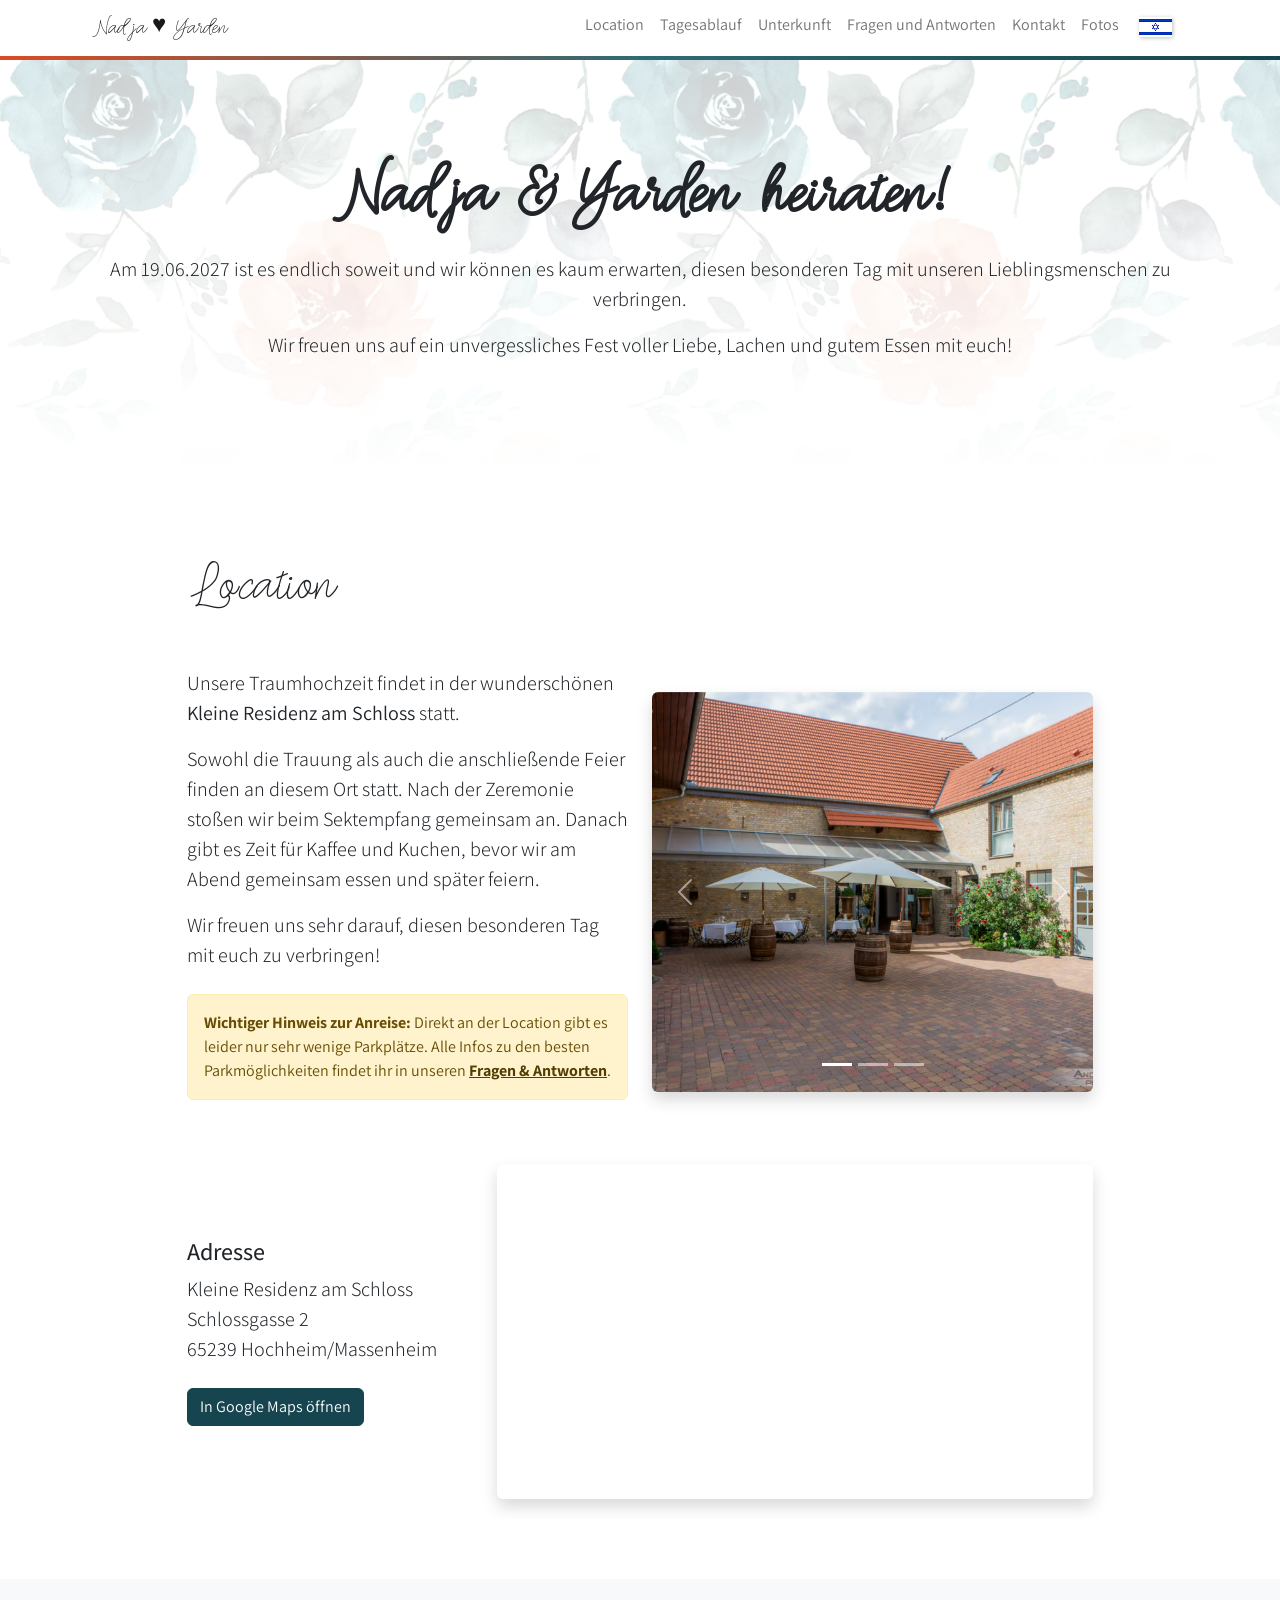
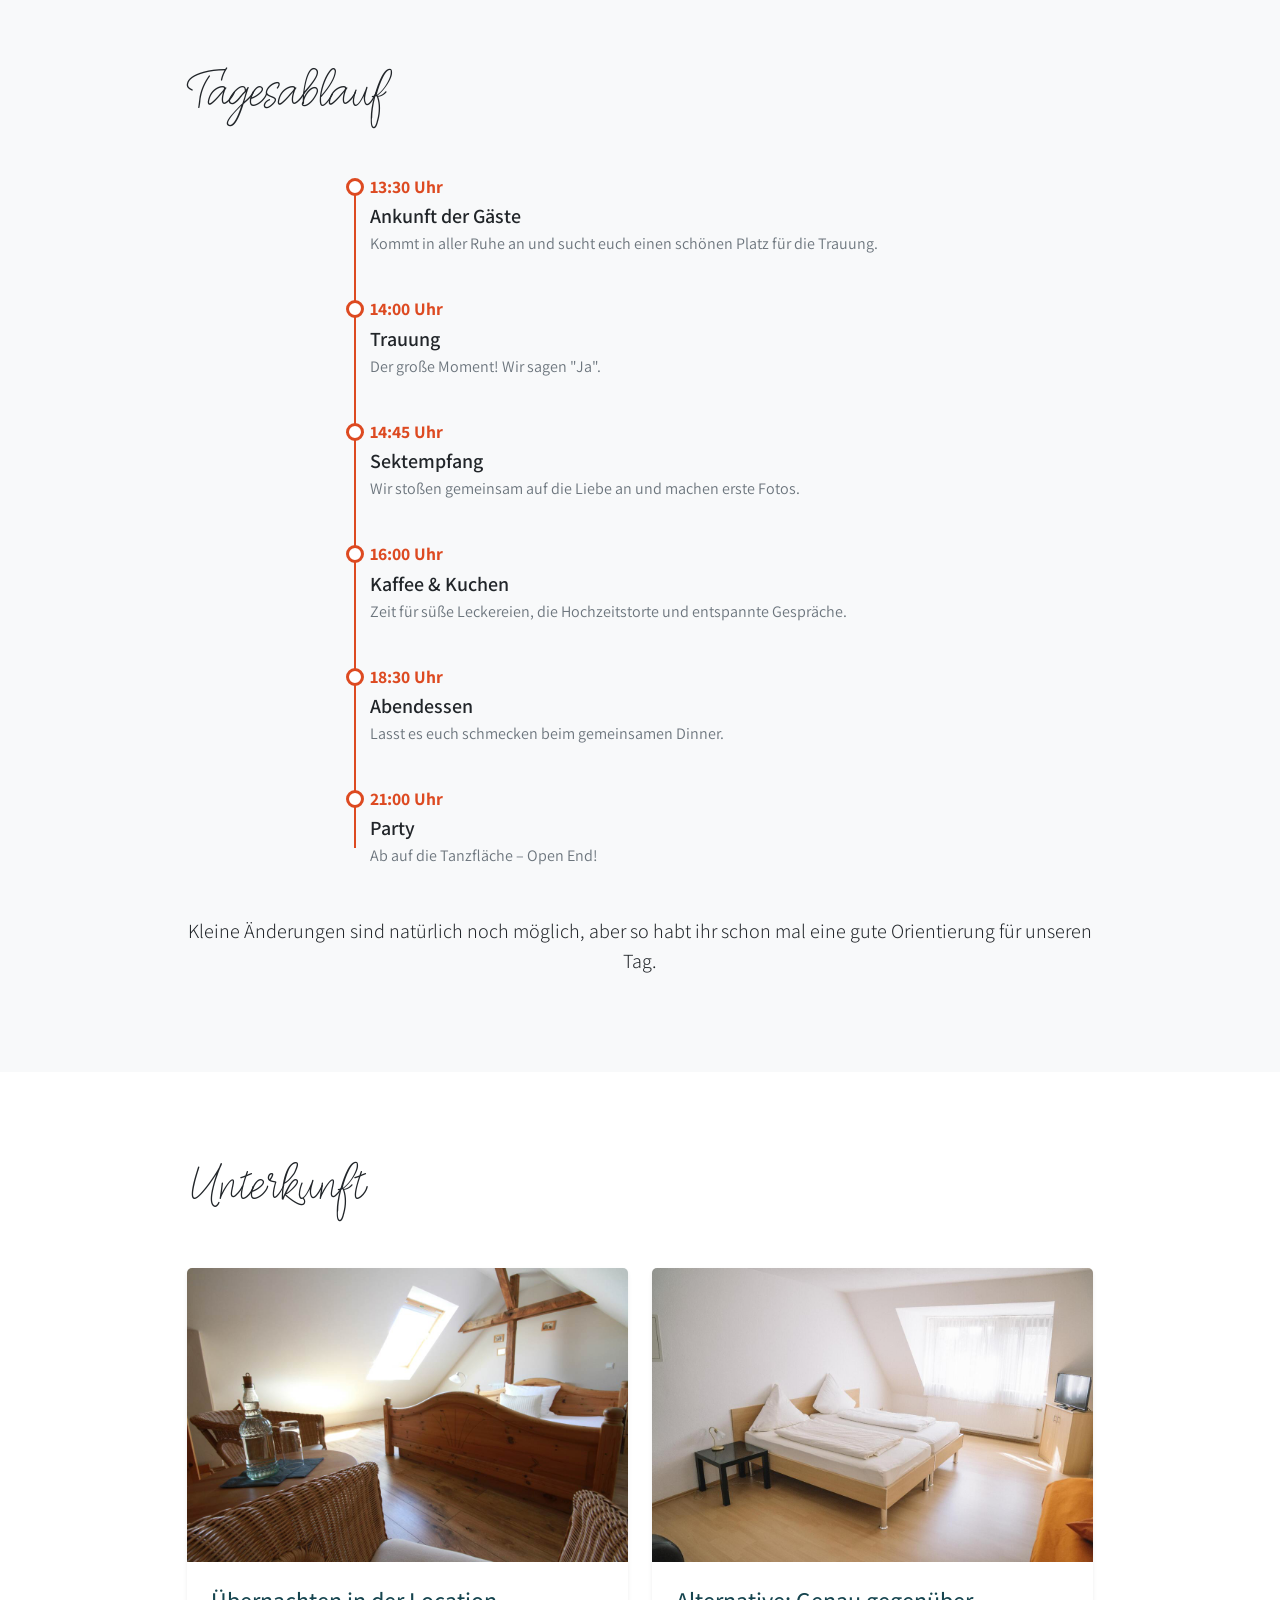
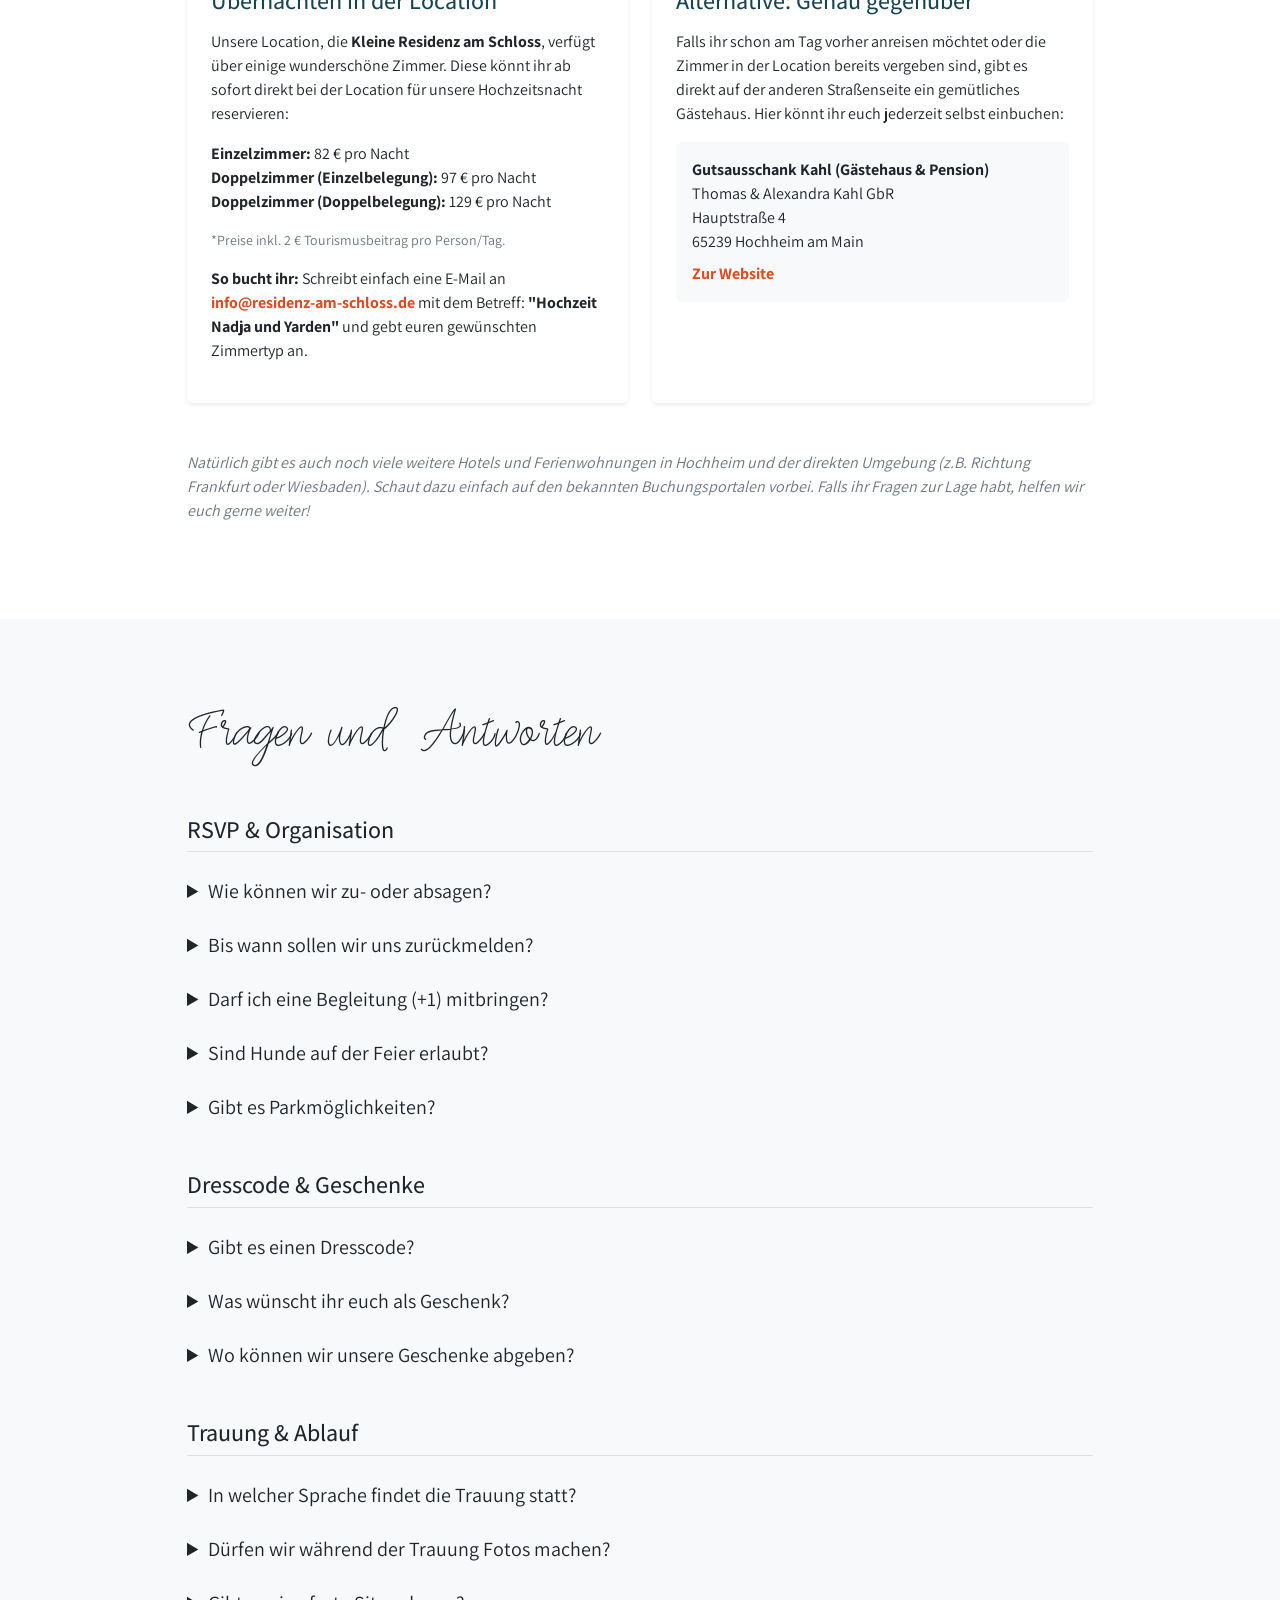
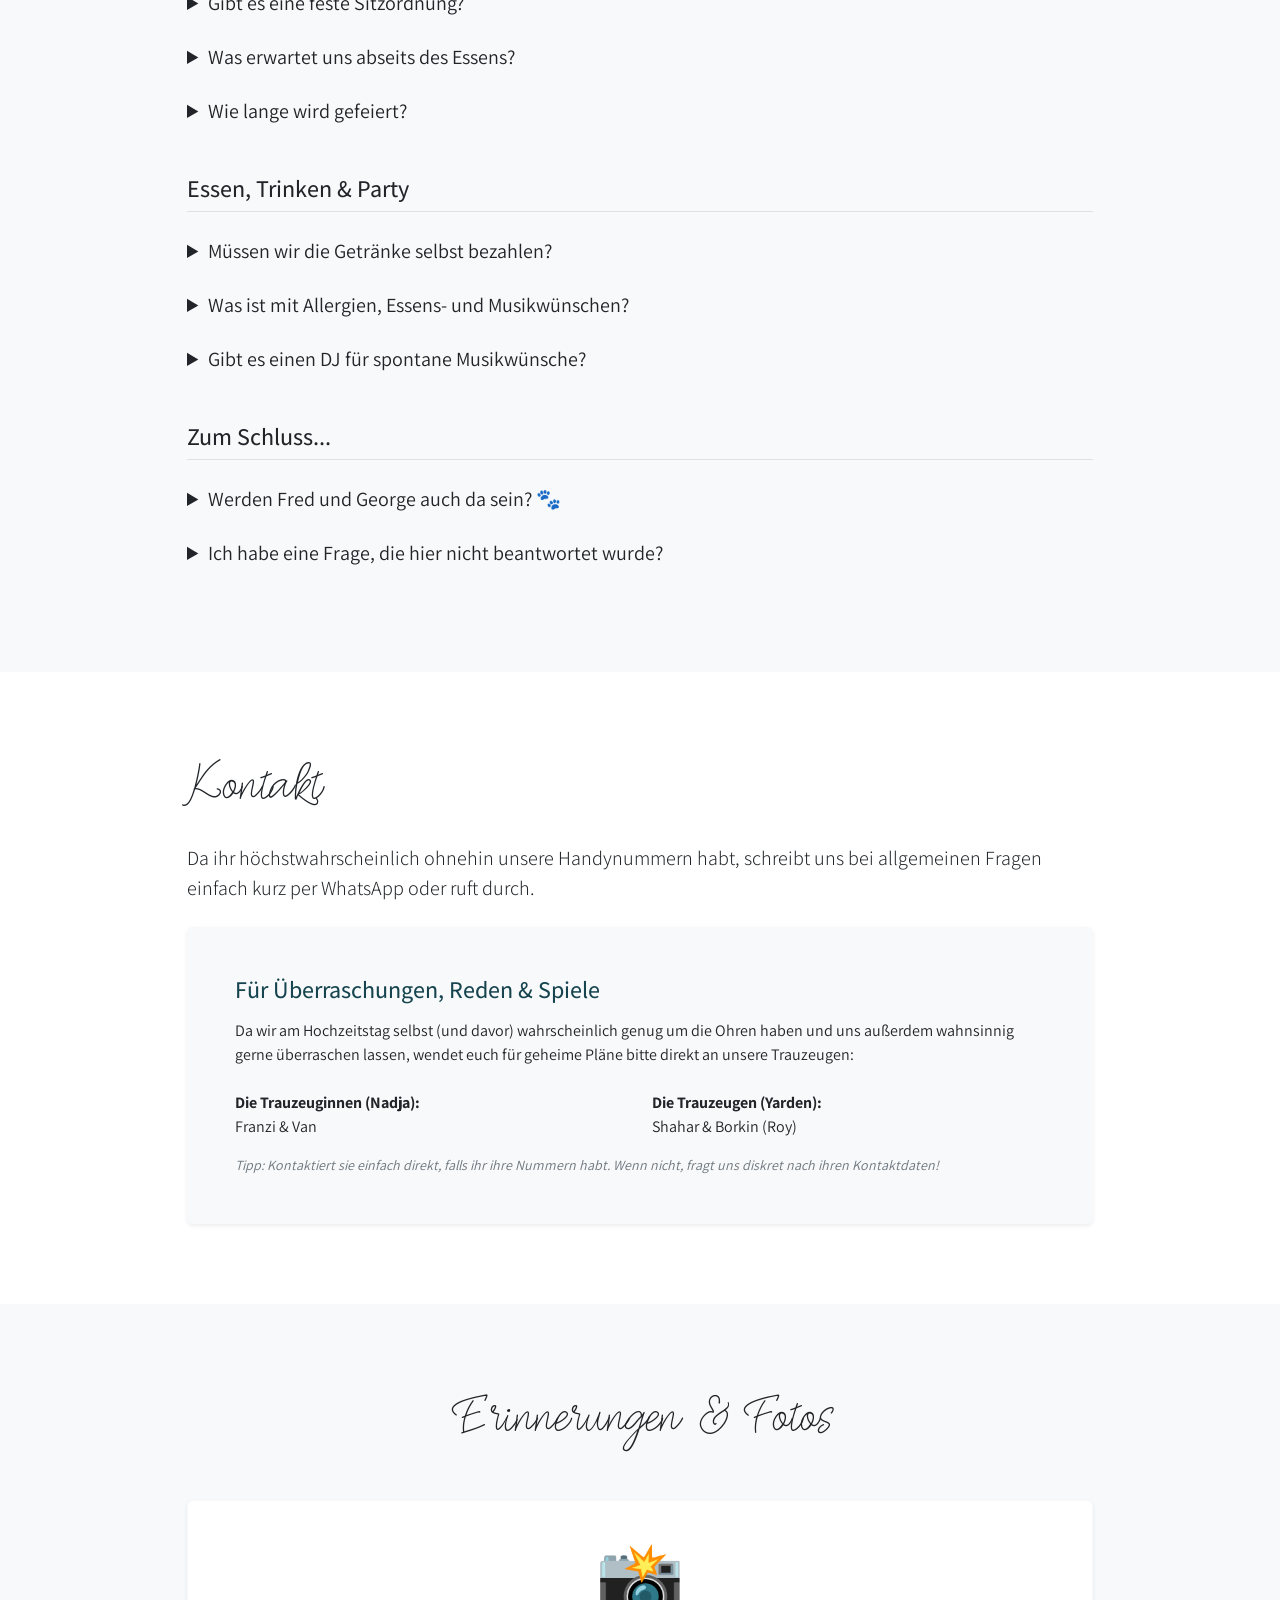
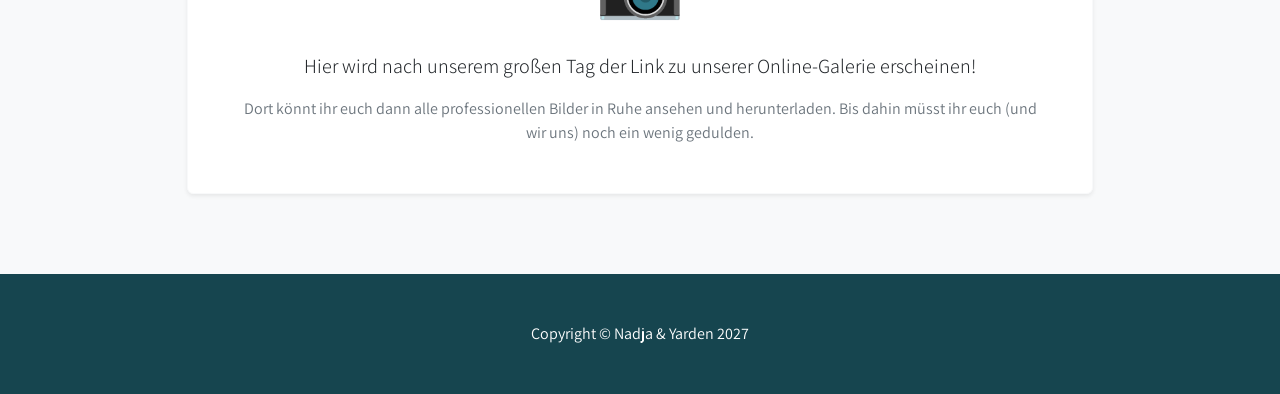
==== commit 9e14772d: "E-Mail Style geändert" ====
--- a/index.html
+++ b/index.html
@@ -202,16 +202,16 @@
         <img src="assets/zimmer_residenz.jpg" class="card-img-top" alt="Zimmer in der Kleinen Residenz am Schloss">
         <div class="card-body p-4">
             <h4 class="mb-3 text-teal">Übernachten in der Location</h4>
-            <p>Unsere Location, die <strong>Kleine Residenz am Schloss</strong>, verfügt über einige wunderschöne Zimmer (hauptsächlich Doppelzimmer und wenige Einzelzimmer). Diese haben wir exklusiv für unsere Gäste für die <strong>Nacht unserer Hochzeit (nicht den Tag davor oder danach!)</strong> reserviert.</p>
+            <p>Unsere Location, die <strong>Kleine Residenz am Schloss</strong>, verfügt über einige wunderschöne Zimmer. Diese könnt ihr ab sofort direkt bei der Location für unsere Hochzeitsnacht reservieren:</p>
             
             <ul class="list-unstyled mb-3">
                 <li><strong>Einzelzimmer:</strong> 82 € pro Nacht</li>
                 <li><strong>Doppelzimmer (Einzelbelegung):</strong> 97 € pro Nacht</li>
                 <li><strong>Doppelzimmer (Doppelbelegung):</strong> 129 € pro Nacht</li>
             </ul>
-            <p class="small text-muted mb-2">*Preise inkl. Frühstück und 2 € Tourismusbeitrag pro Person/Tag.</p>
+            <p class="small text-muted mb-3">*Preise inkl. 2 € Tourismusbeitrag pro Person/Tag.</p>
             
-            <p class="mb-0"><strong>So bucht ihr:</strong> Schreibt eine E-Mail an <a href="mailto:info@residenz-am-schloss.de">info@residenz-am-schloss.de</a> mit dem Betreff: <strong>"Hochzeit Nadja und Yarden"</strong> und gebt euren gewünschten Zimmertyp an.</p>
+            <p><strong>So bucht ihr:</strong> Schreibt einfach eine E-Mail an <a href="mailto:info@residenz-am-schloss.de" class="text-orange text-decoration-none fw-bold">info@residenz-am-schloss.de</a> mit dem Betreff: <strong>"Hochzeit Nadja und Yarden"</strong> und gebt euren gewünschten Zimmertyp an.</p>
         </div>
     </div>
 </div>
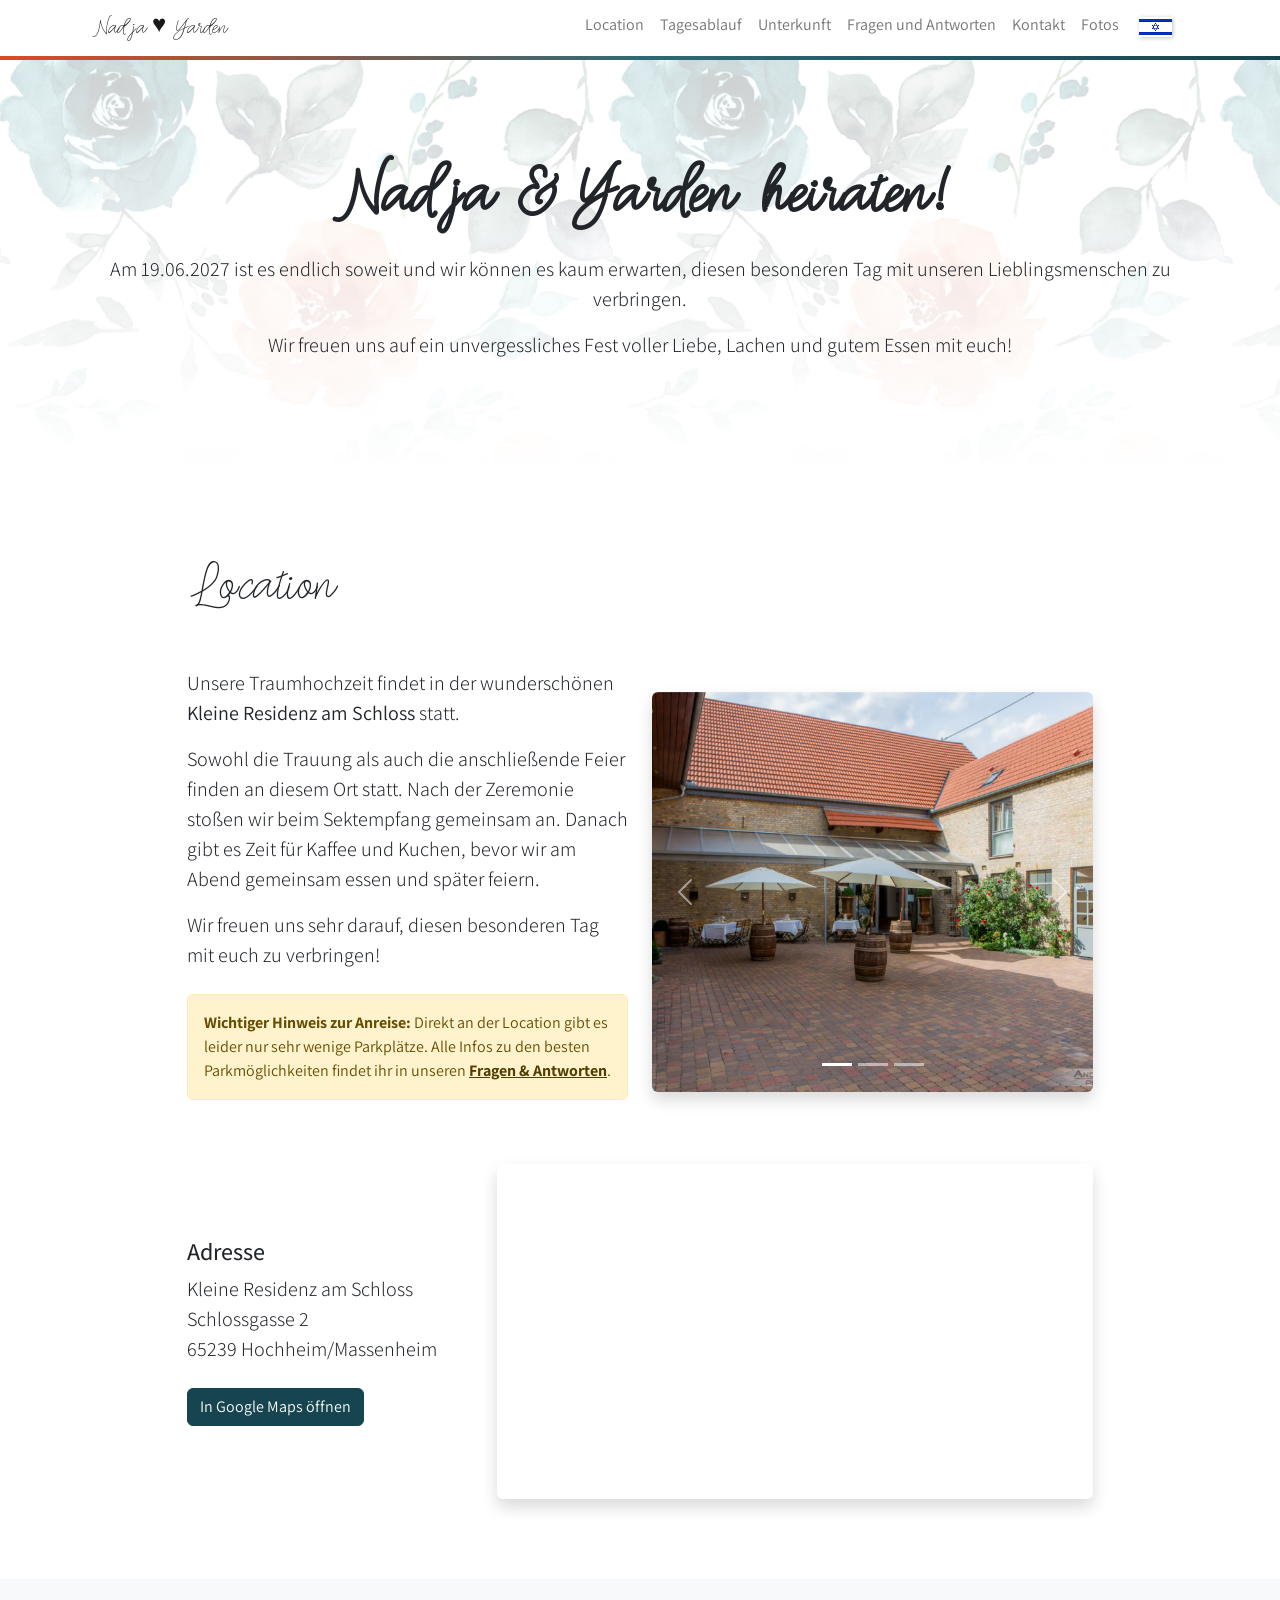
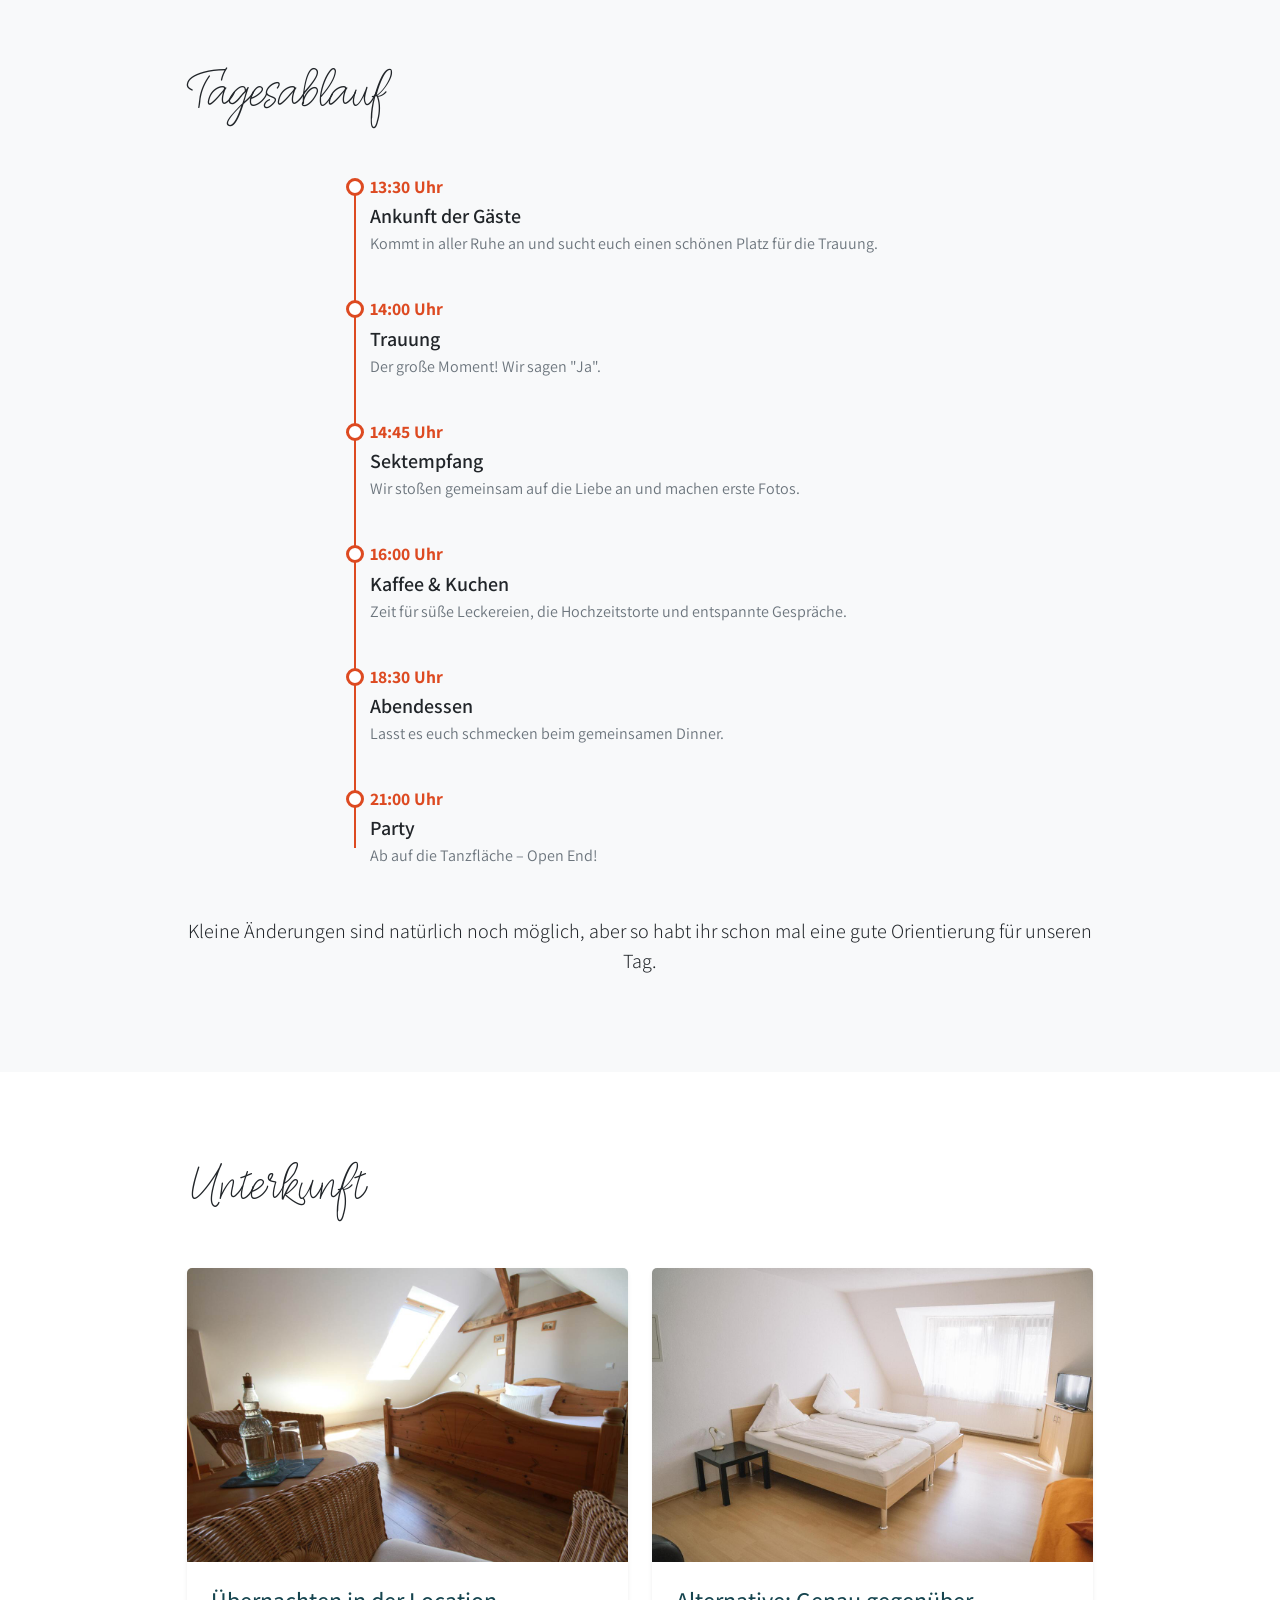
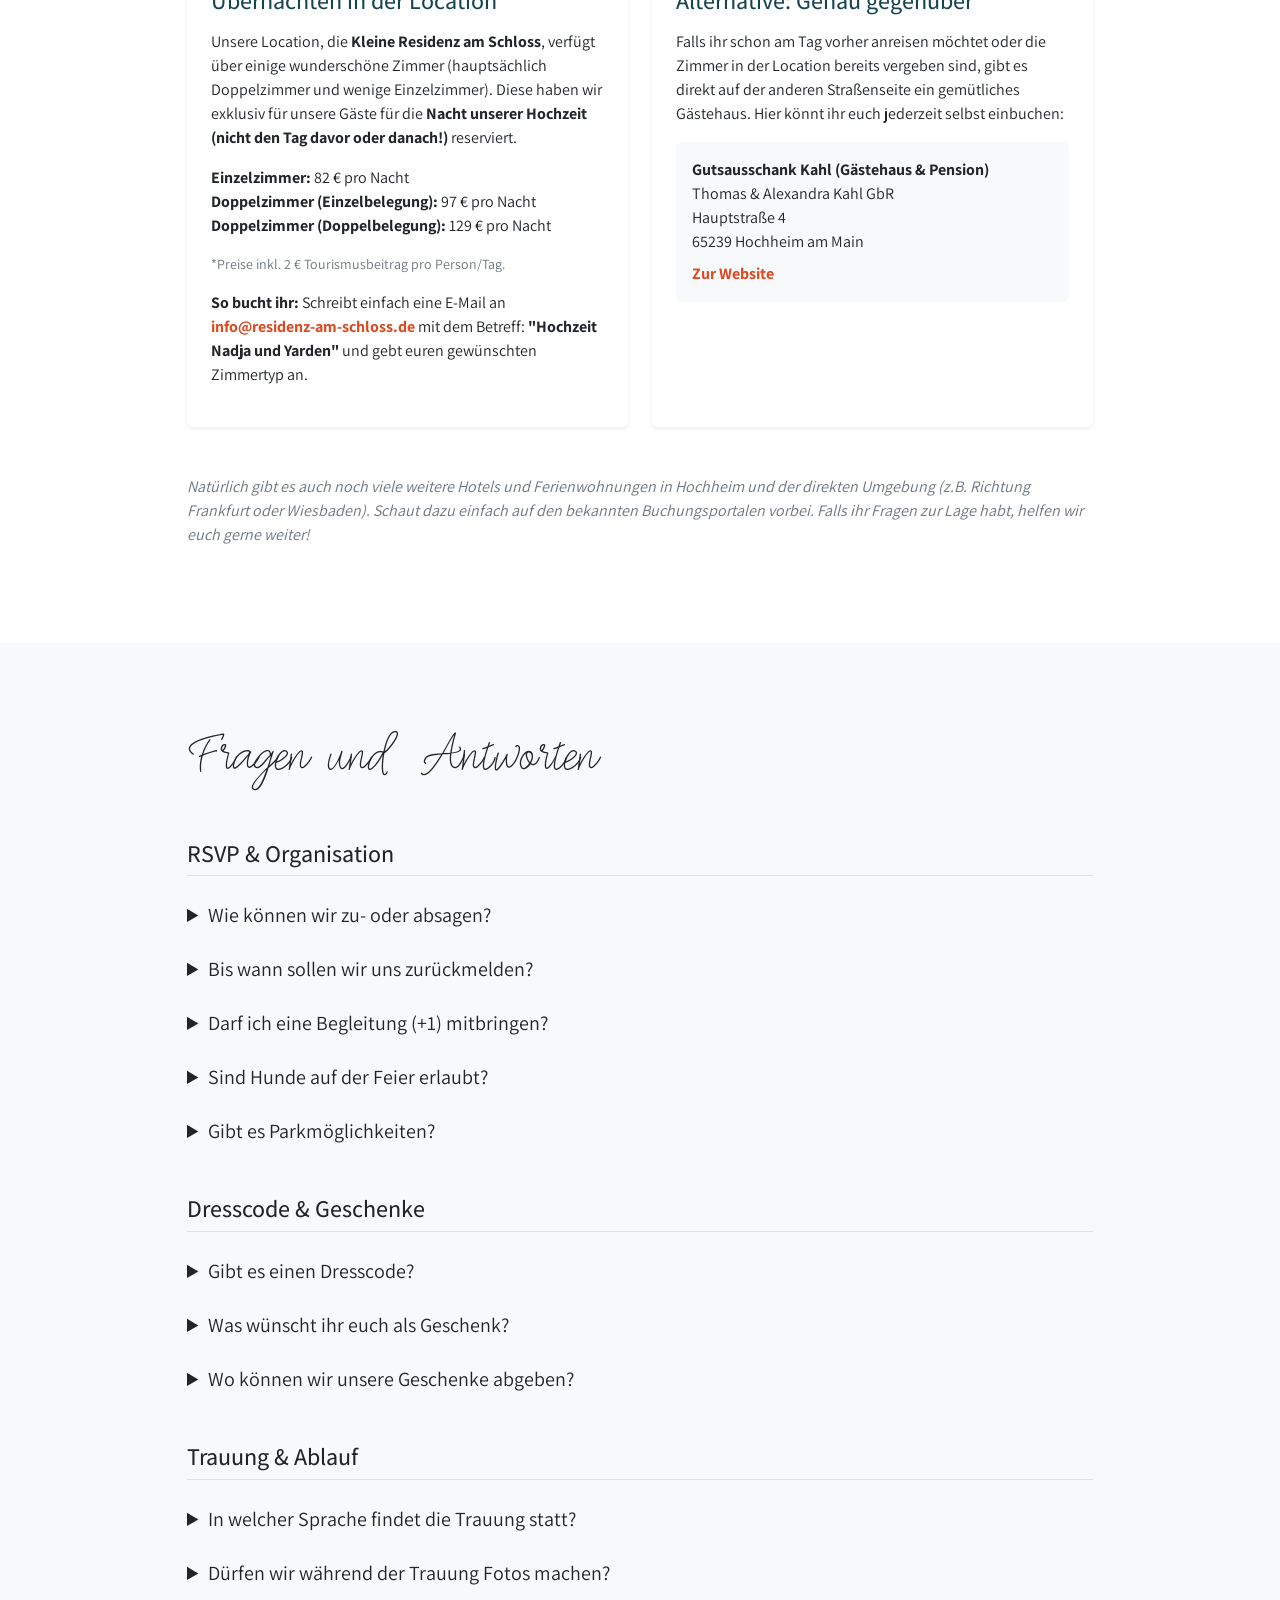
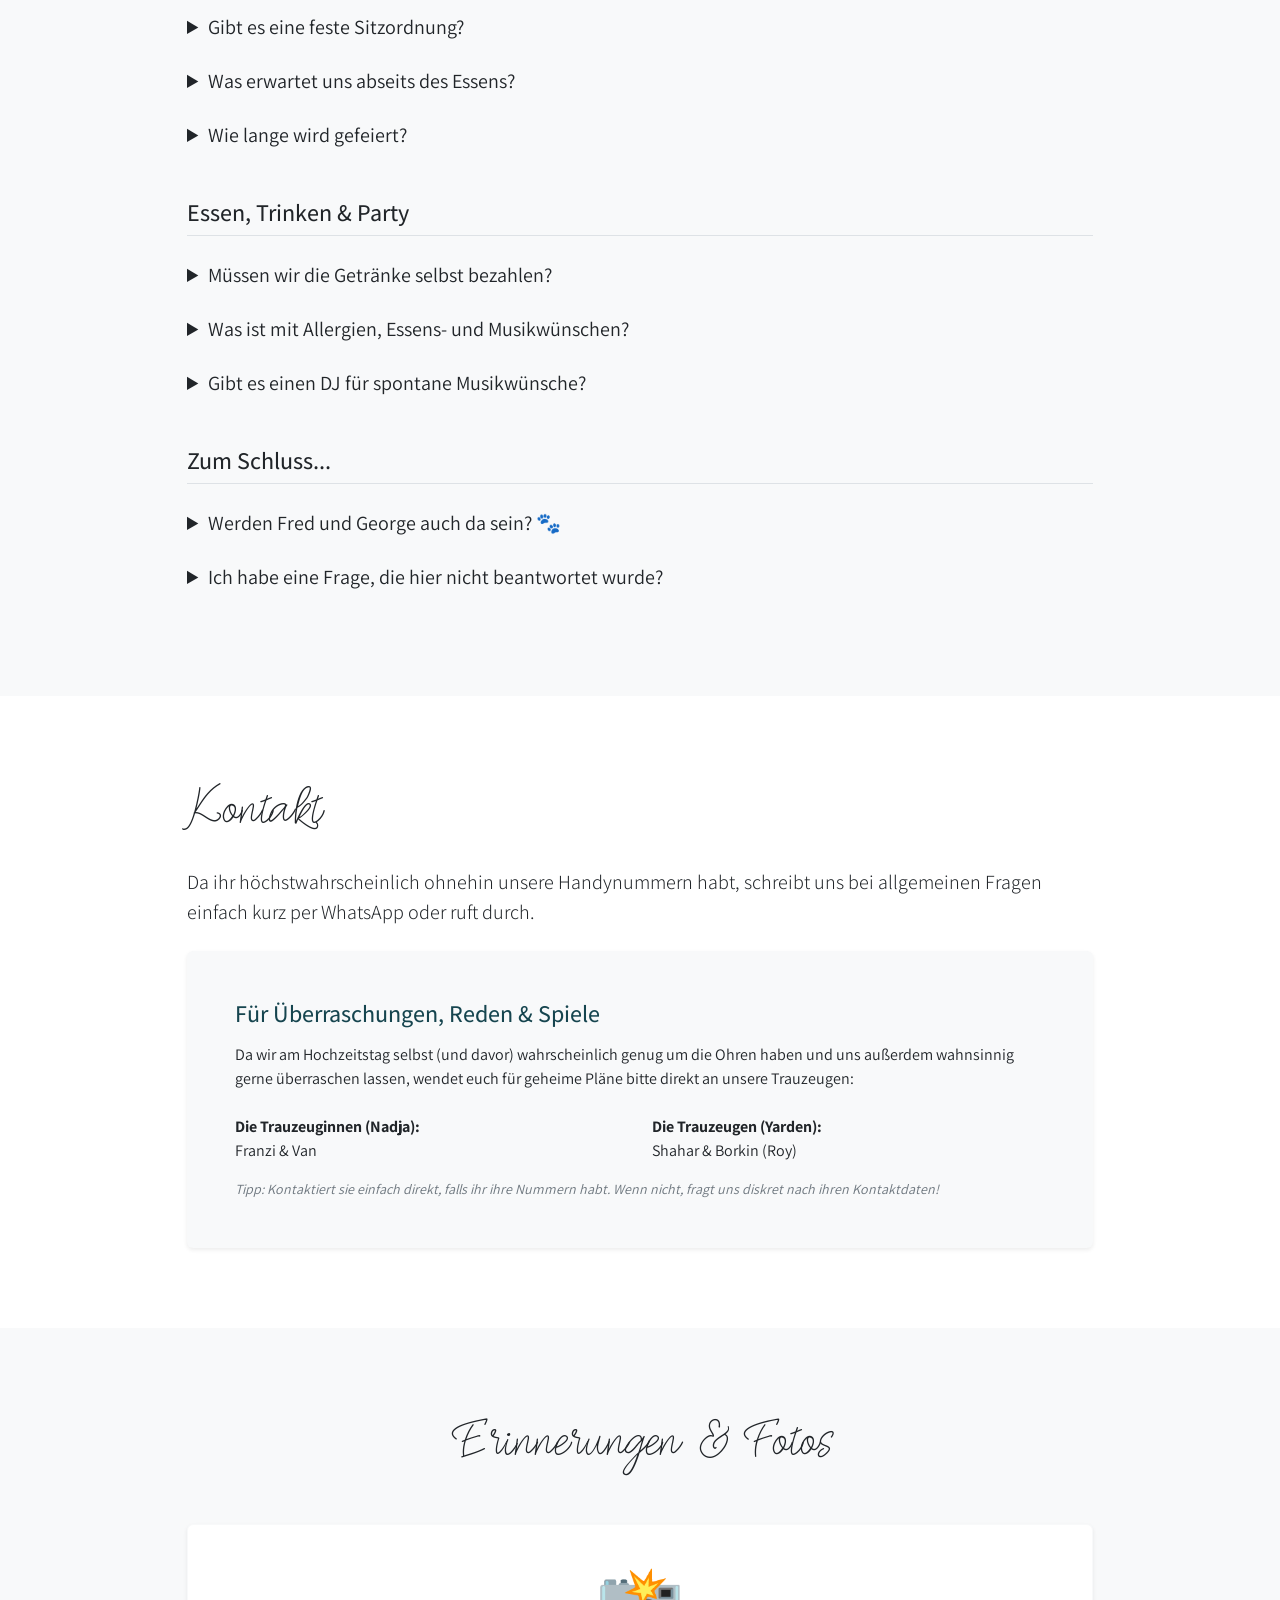
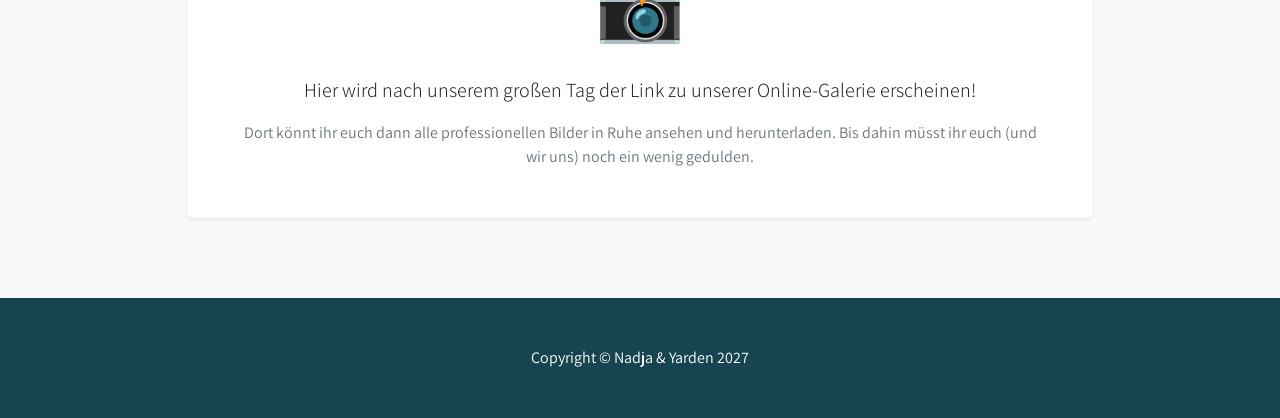
==== commit 8d74e589: "Message fixed" ====
--- a/index.html
+++ b/index.html
@@ -202,7 +202,7 @@
         <img src="assets/zimmer_residenz.jpg" class="card-img-top" alt="Zimmer in der Kleinen Residenz am Schloss">
         <div class="card-body p-4">
             <h4 class="mb-3 text-teal">Übernachten in der Location</h4>
-            <p>Unsere Location, die <strong>Kleine Residenz am Schloss</strong>, verfügt über einige wunderschöne Zimmer. Diese könnt ihr ab sofort direkt bei der Location für unsere Hochzeitsnacht reservieren:</p>
+            <p>Unsere Location, die <strong>Kleine Residenz am Schloss</strong>, verfügt über einige wunderschöne Zimmer (hauptsächlich Doppelzimmer und wenige Einzelzimmer). Diese haben wir exklusiv für unsere Gäste für die <strong>Nacht unserer Hochzeit (nicht den Tag davor oder danach!)</strong> reserviert.</p>
             
             <ul class="list-unstyled mb-3">
                 <li><strong>Einzelzimmer:</strong> 82 € pro Nacht</li>
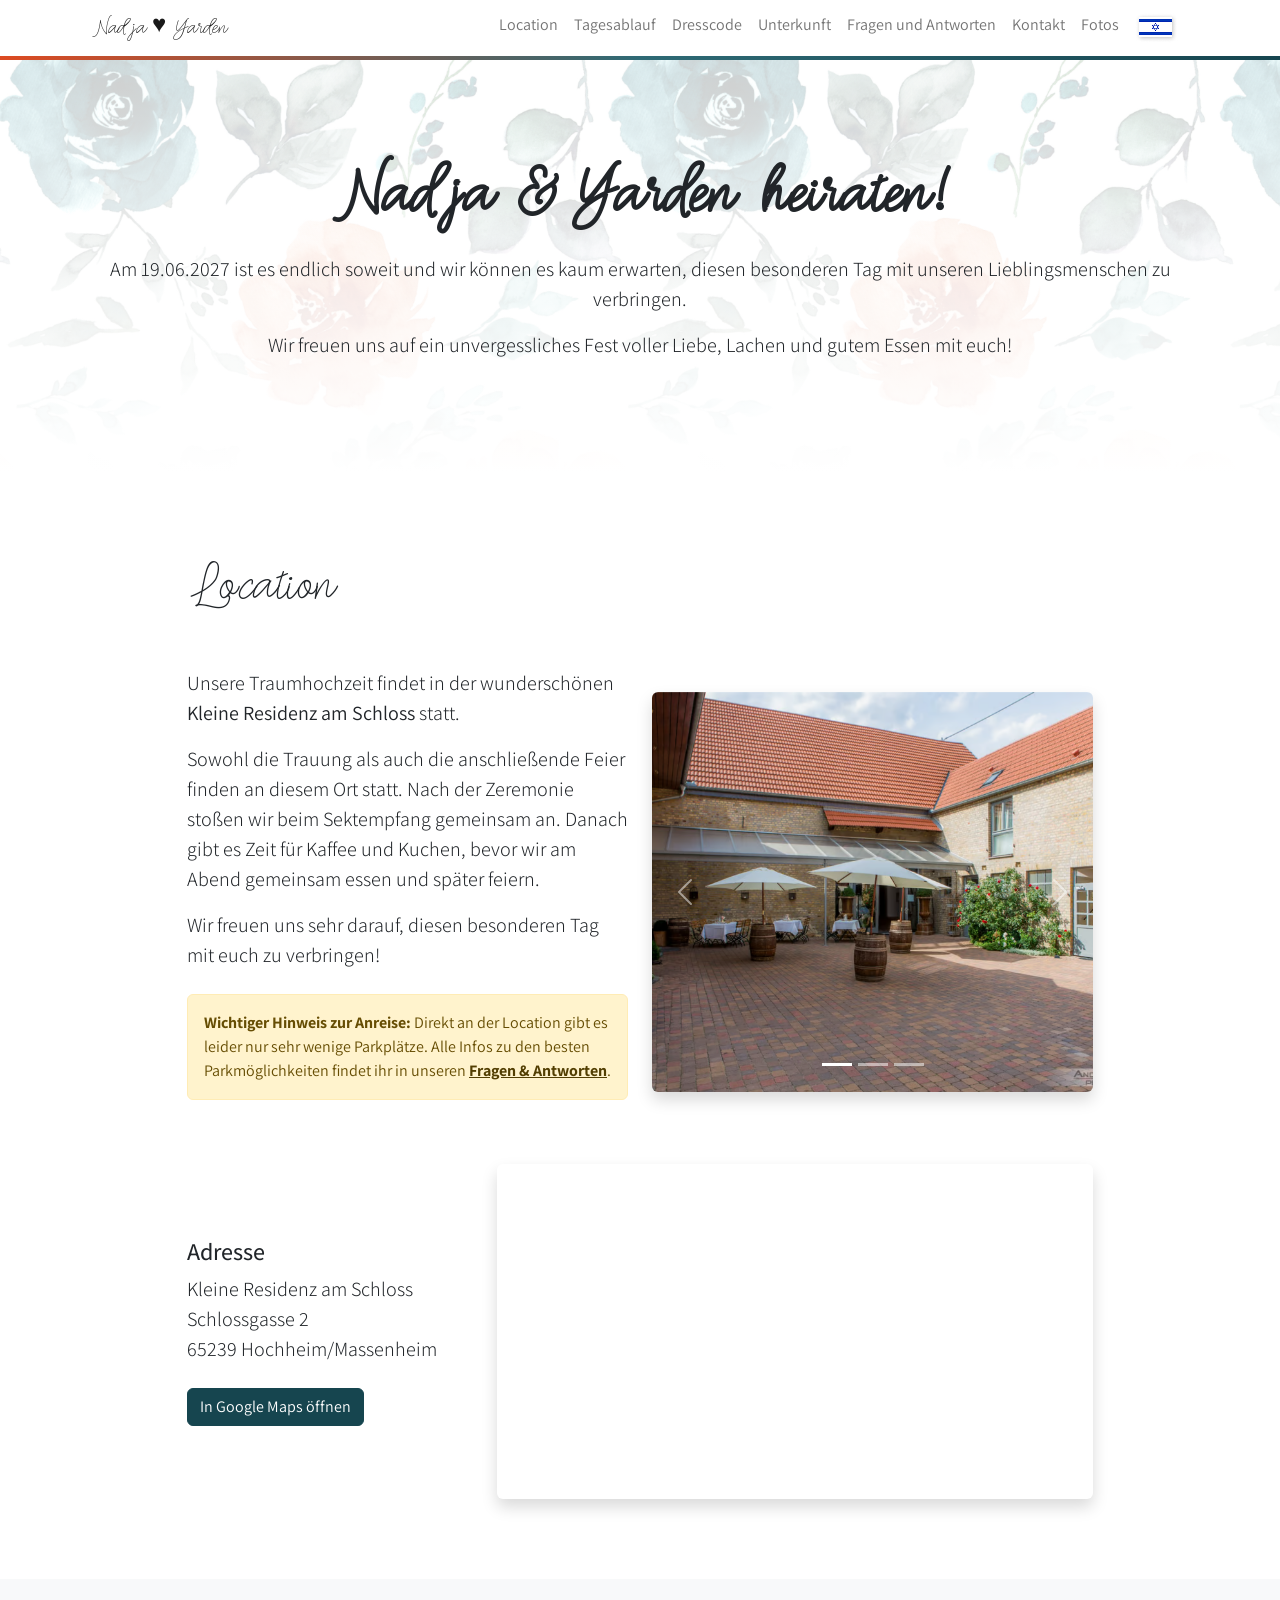
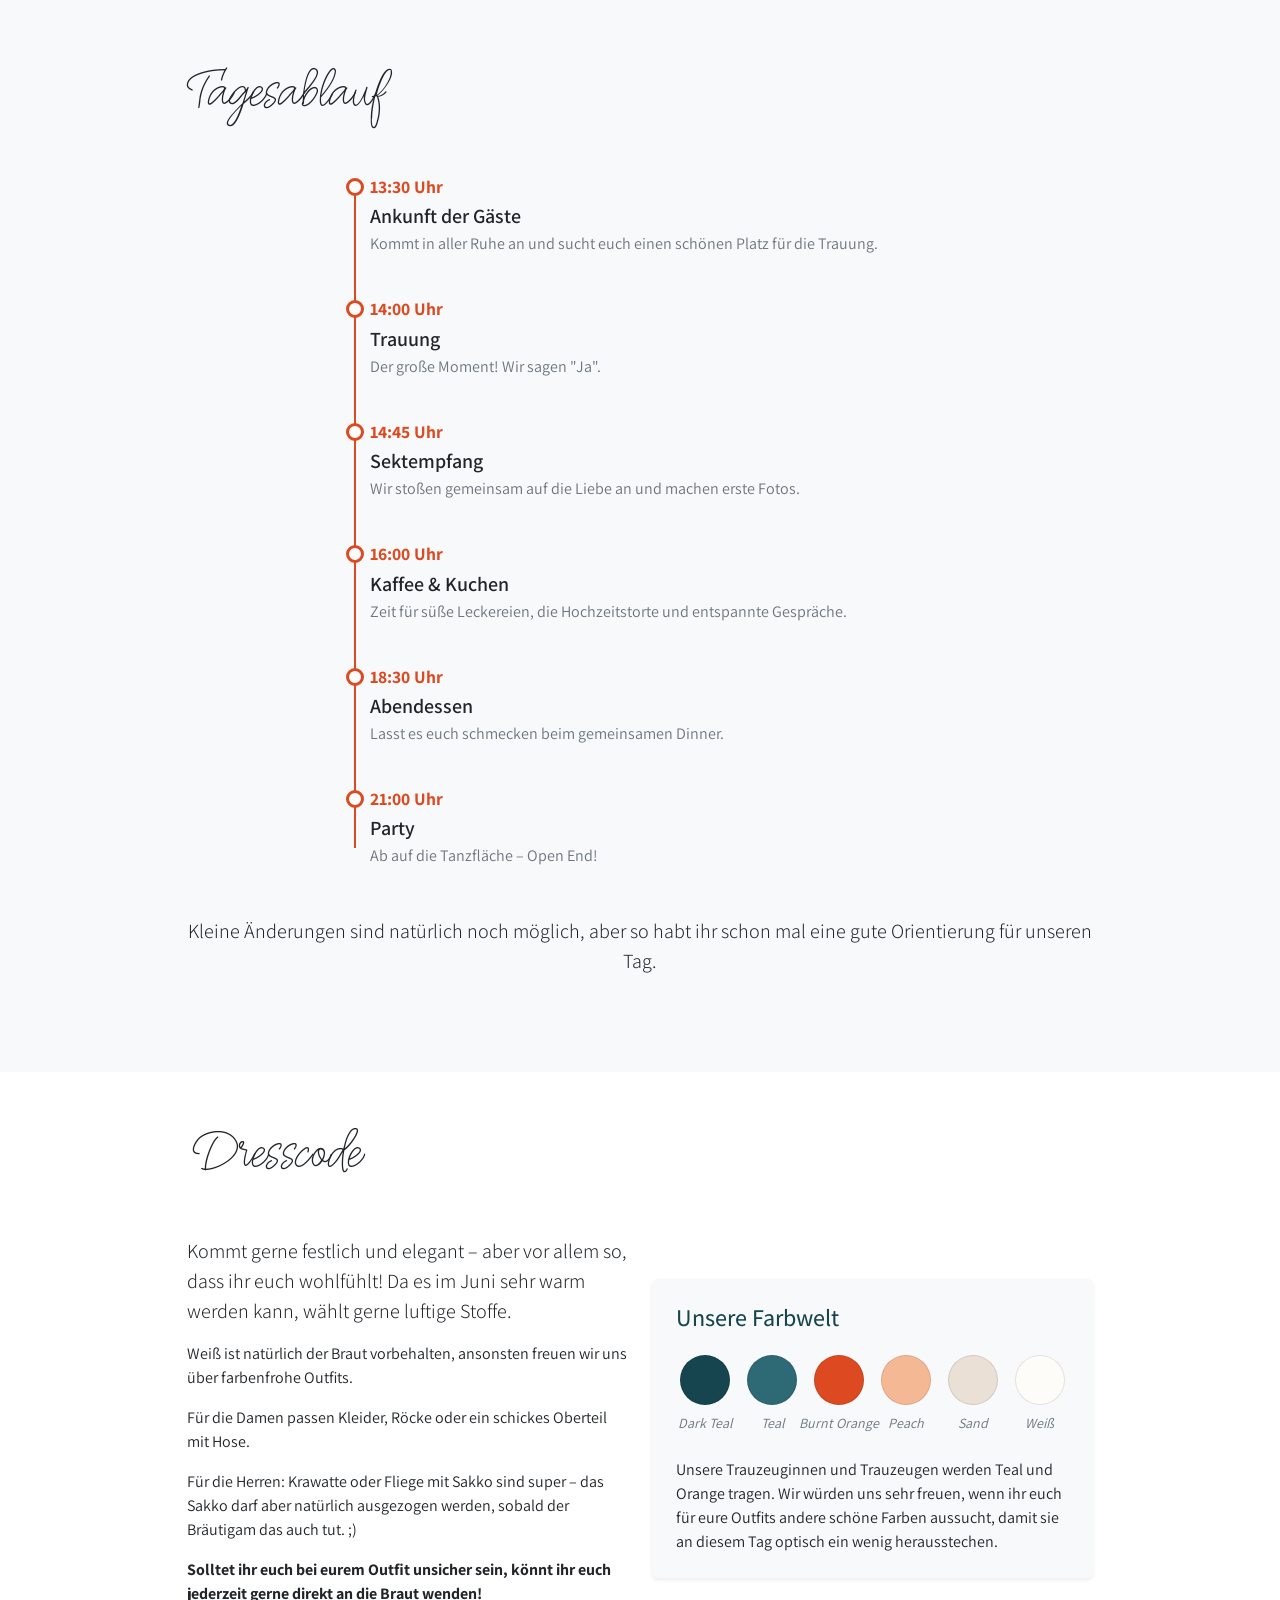
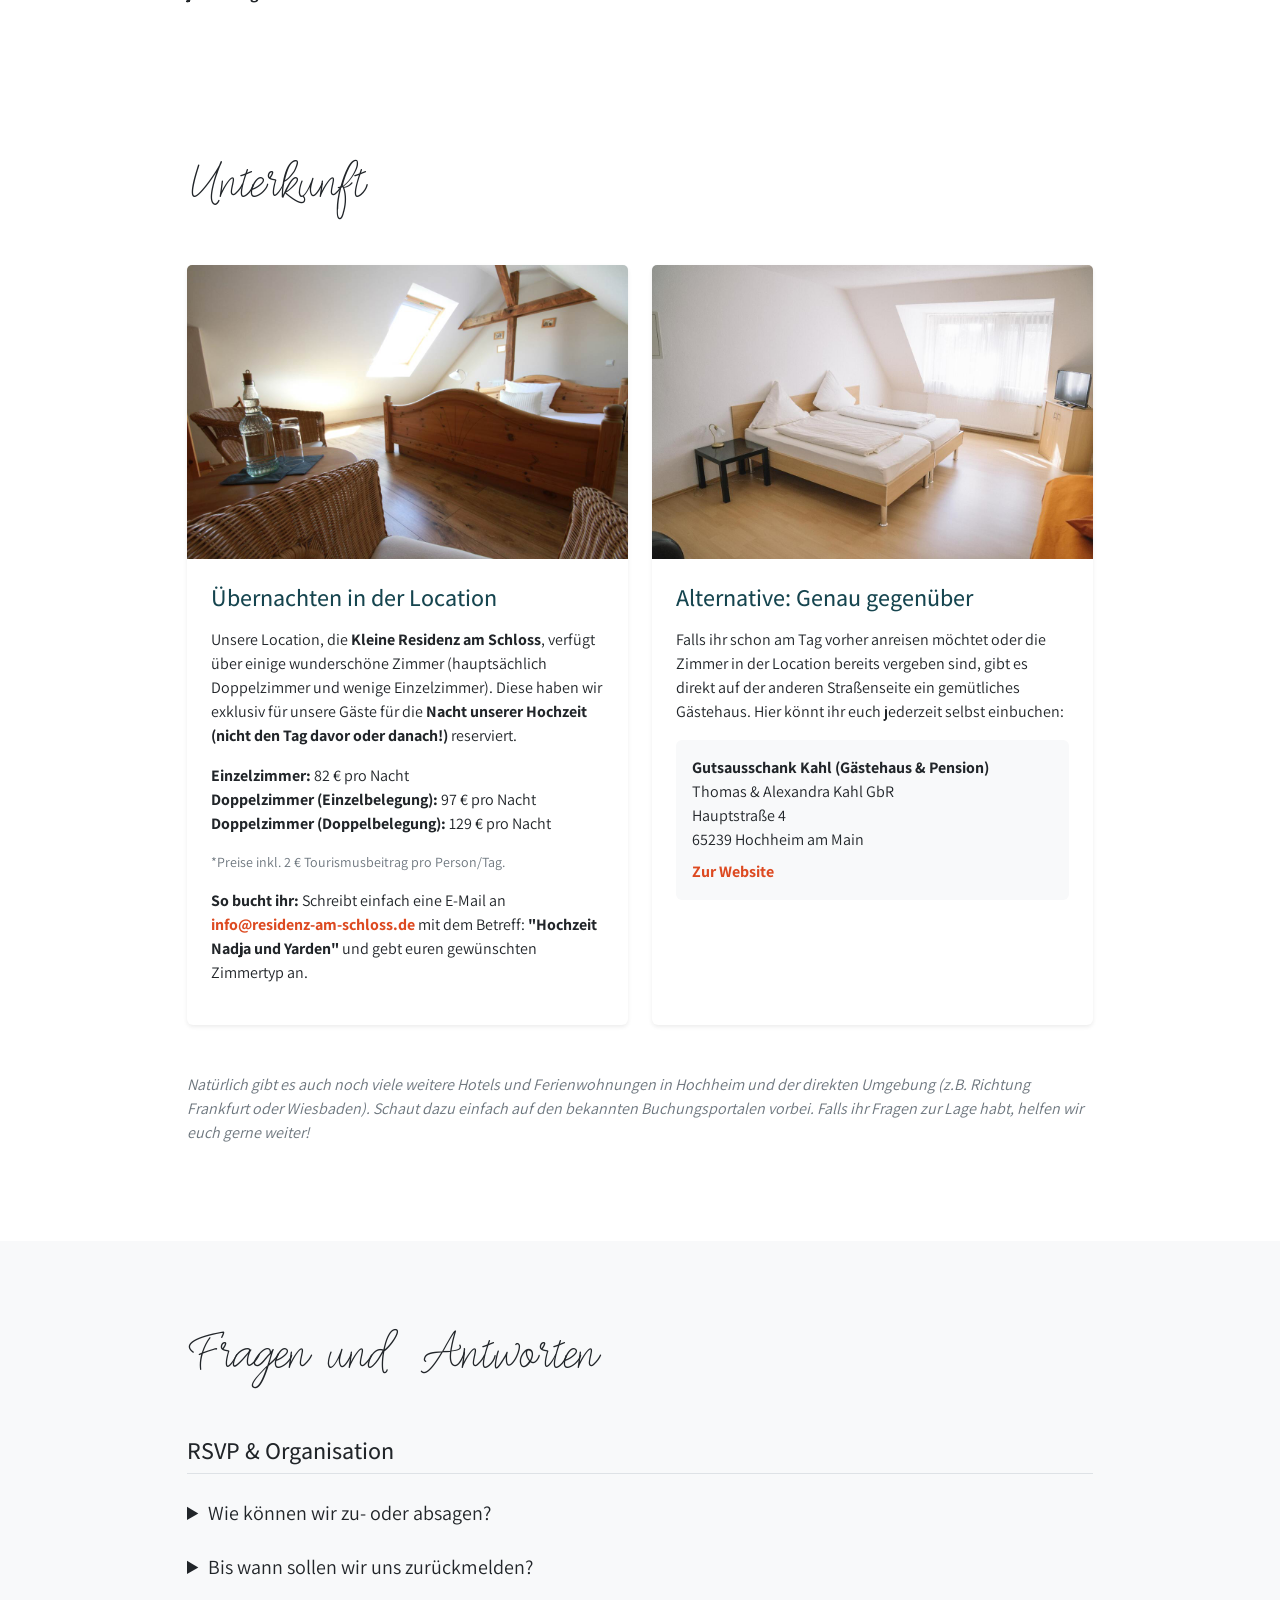
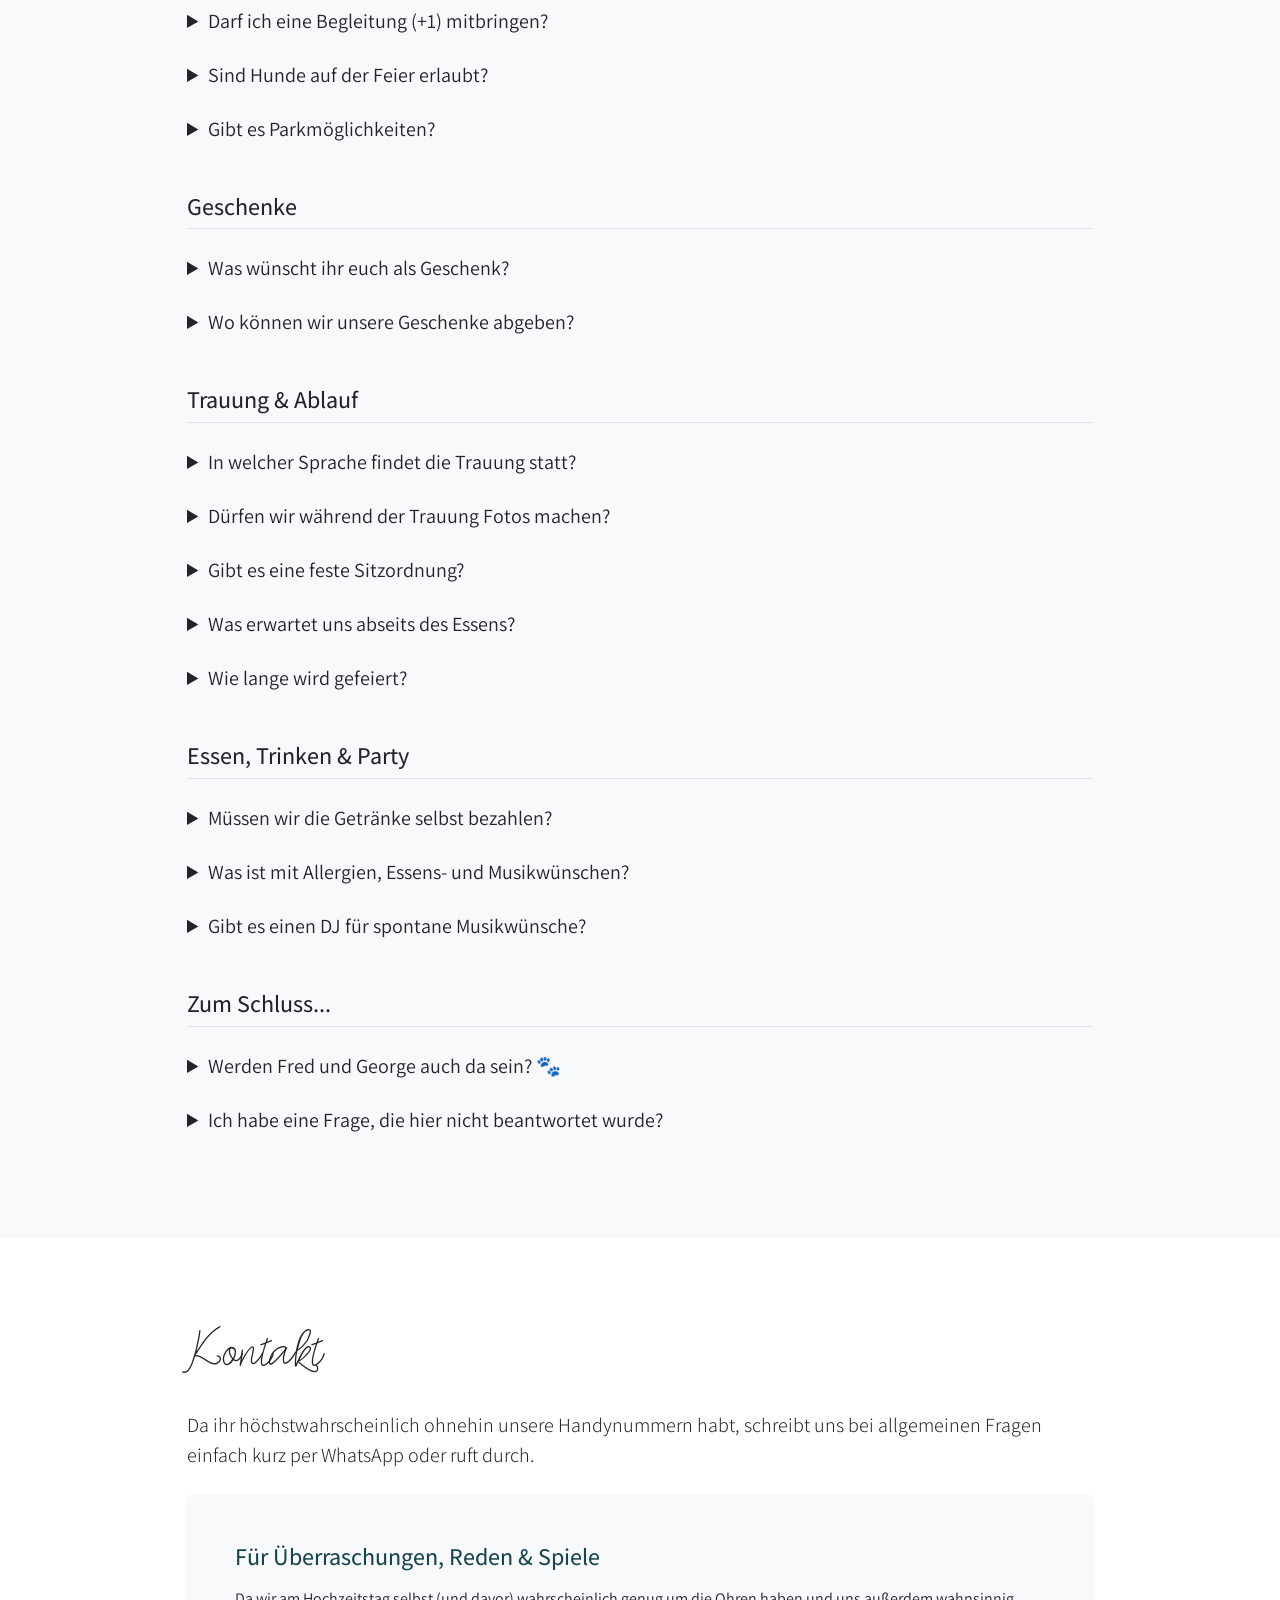
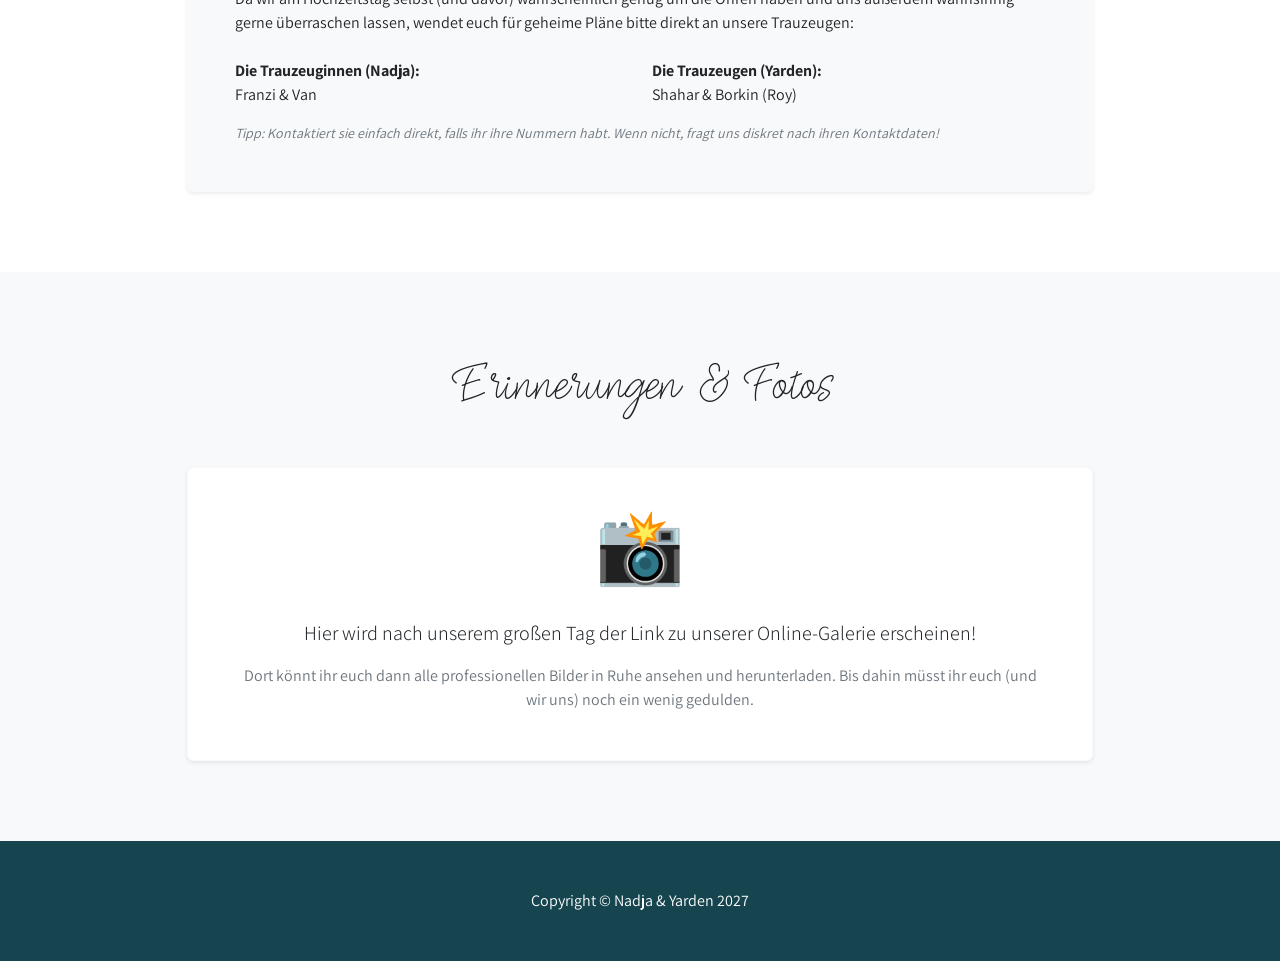
==== commit 0e38c2c9: "Dresscode + Datum" ====
--- a/index.html
+++ b/index.html
@@ -22,6 +22,7 @@
                     <ul class="navbar-nav ms-auto">
                         <li class="nav-item"><a class="nav-link" href="#location">Location</a></li>
                         <li class="nav-item"><a class="nav-link" href="#schedule">Tagesablauf</a></li>
+                        <li class="nav-item"><a class="nav-link" href="#dresscode">Dresscode</a></li>
                         <li class="nav-item"><a class="nav-link" href="#hotel">Unterkunft</a></li>
                         <li class="nav-item"><a class="nav-link" href="#questions">Fragen und Antworten</a></li>
                         <li class="nav-item"><a class="nav-link" href="#contact">Kontakt</a></li>
@@ -189,6 +190,74 @@
         </div>
     </div>
 </section>
+<section id="dresscode" class="py-5">
+    <div class="container px-4">
+        <div class="row gx-4 justify-content-center">
+            <div class="col-lg-10">
+                <h2 class="mb-5">Dresscode</h2>
+                
+                <div class="row align-items-center">
+                    <!-- Text-Teil -->
+                    <div class="col-lg-6 mb-4 mb-lg-0">
+                        <p class="lead">Kommt gerne festlich und elegant – aber vor allem so, dass ihr euch wohlfühlt! Da es im Juni sehr warm werden kann, wählt gerne luftige Stoffe.</p>
+                        
+                        <p>Weiß ist natürlich der Braut vorbehalten, ansonsten freuen wir uns über farbenfrohe Outfits.</p>
+                        
+                        <p>Für die Damen passen Kleider, Röcke oder ein schickes Oberteil mit Hose.</p>
+                        
+                        <p>Für die Herren: Krawatte oder Fliege mit Sakko sind super – das Sakko darf aber natürlich ausgezogen werden, sobald der Bräutigam das auch tut. ;)</p>
+
+                        <p><strong>Solltet ihr euch bei eurem Outfit unsicher sein, könnt ihr euch jederzeit gerne direkt an die Braut wenden!</strong></p>
+                    </div>
+
+                    <!-- Farb-Paletten-Teil -->
+                    <div class="col-lg-6">
+                        <div class="card border-0 shadow-sm p-4 bg-light">
+                            <h4 class="mb-4 text-teal">Unsere Farbwelt</h4>
+                            
+                            <!-- Neues Grid-System: Erzwingt 3 Kreise pro Reihe auf Mobile und 6 auf Desktop -->
+                            <div class="row gx-2 gy-4 mb-4 text-center">
+                                <!-- Farbkreis Dark Teal -->
+                                <div class="col-4 col-lg-2 d-flex flex-column align-items-center">
+                                    <div style="width: 50px; height: 50px; background-color: #16454F; border-radius: 50%; border: 1px solid rgba(0,0,0,0.1);"></div>
+                                    <span class="mt-2 text-muted fst-italic small" style="white-space: nowrap;">Dark Teal</span>
+                                </div>
+                                <!-- Farbkreis Teal -->
+                                <div class="col-4 col-lg-2 d-flex flex-column align-items-center">
+                                    <div style="width: 50px; height: 50px; background-color: #2E6A75; border-radius: 50%; border: 1px solid rgba(0,0,0,0.1);"></div>
+                                    <span class="mt-2 text-muted fst-italic small" style="white-space: nowrap;">Teal</span>
+                                </div>
+                                <!-- Farbkreis Burnt Orange -->
+                                <div class="col-4 col-lg-2 d-flex flex-column align-items-center">
+                                    <div style="width: 50px; height: 50px; background-color: #DD4A21; border-radius: 50%; border: 1px solid rgba(0,0,0,0.1);"></div>
+                                    <span class="mt-2 text-muted fst-italic small" style="white-space: nowrap;">Burnt Orange</span>
+                                </div>
+                                <!-- Farbkreis Peach -->
+                                <div class="col-4 col-lg-2 d-flex flex-column align-items-center">
+                                    <div style="width: 50px; height: 50px; background-color: #F5B895; border-radius: 50%; border: 1px solid rgba(0,0,0,0.1);"></div>
+                                    <span class="mt-2 text-muted fst-italic small" style="white-space: nowrap;">Peach</span>
+                                </div>
+                                <!-- Farbkreis Sand -->
+                                <div class="col-4 col-lg-2 d-flex flex-column align-items-center">
+                                    <div style="width: 50px; height: 50px; background-color: #EAE0D5; border-radius: 50%; border: 1px solid rgba(0,0,0,0.1);"></div>
+                                    <span class="mt-2 text-muted fst-italic small" style="white-space: nowrap;">Sand</span>
+                                </div>
+                                <!-- Farbkreis Weiß -->
+                                <div class="col-4 col-lg-2 d-flex flex-column align-items-center">
+                                    <div style="width: 50px; height: 50px; background-color: #FDFCF8; border-radius: 50%; border: 1px solid rgba(0,0,0,0.1);"></div>
+                                    <span class="mt-2 text-muted fst-italic small" style="white-space: nowrap;">Weiß</span>
+                                </div>
+                            </div>
+                            
+                            <p class="mb-0">Unsere Trauzeuginnen und Trauzeugen werden Teal und Orange tragen. Wir würden uns sehr freuen, wenn ihr euch für eure Outfits andere schöne Farben aussucht, damit sie an diesem Tag optisch ein wenig herausstechen.</p>
+                        </div>
+                    </div>
+                </div>
+                
+            </div>
+        </div>
+    </div>
+</section>
         <!-- Services section-->
       <section id="hotel">
     <div class="container px-4">
@@ -261,7 +330,7 @@
 
                 <details class="lead mb-4">
                     <summary><strong>Bis wann sollen wir uns zurückmelden?</strong></summary>
-                    <p class="mt-2">Bitte gebt uns bis zum <strong>[Datum einfügen]</strong> über den Link aus der Einladung Bescheid, ob ihr kommen könnt.</p>
+                    <p class="mt-2">Bitte gebt uns bis zum <strong>31.03.2027</strong> über den Link aus der Einladung Bescheid, ob ihr kommen könnt.</p>
                     <p>Gäste, von denen wir bis zu diesem Datum nichts gehört haben, müssen wir für die weitere Planung leider als "nimmt nicht teil" markieren. Wir fänden es unglaublich schade, wenn ihr nicht dabei seid – also gebt uns am besten direkt Bescheid! :)</p>
                 </details>
 
@@ -287,14 +356,7 @@
                     </div>
                 </details>
 
-                <h4 class="mt-5 mb-4 border-bottom pb-2">Dresscode & Geschenke</h4>
-
-                <details class="lead mb-4">
-                    <summary><strong>Gibt es einen Dresscode?</strong></summary>
-                    <p class="mt-2">Kommt gerne festlich und elegant – aber vor allem so, dass ihr euch wohlfühlt! Da es im Juni sehr warm werden kann, wählt gerne luftige Stoffe. Weiß ist natürlich der Braut vorbehalten, ansonsten freuen wir uns über farbenfrohe Outfits.</p>
-                    <p>Für die Damen passen Kleider, Röcke oder ein schickes Oberteil mit Hose. Für die Herren: Krawatte oder Fliege mit Sakko sind super – das Sakko darf aber natürlich ausgezogen werden, sobald der Bräutigam das auch tut. ;)</p>
-                    <p><em>Kleine Info am Rande:</em> Unsere Trauzeuginnen werden voraussichtlich <strong style="color: #16454F">Teal</strong> und <strong style="color: #DD4A21">Orange</strong> tragen. Falls ihr nicht im "Partnerlook" mit ihnen erscheinen wollt, könnt ihr diese Farbe gerne meiden (es ist aber absolut kein Drama, wenn doch!).</p>
-                </details>
+                <h4 class="mt-5 mb-4 border-bottom pb-2">Geschenke</h4>
 
                 <details class="lead mb-4">
                     <summary><strong>Was wünscht ihr euch als Geschenk?</strong></summary>
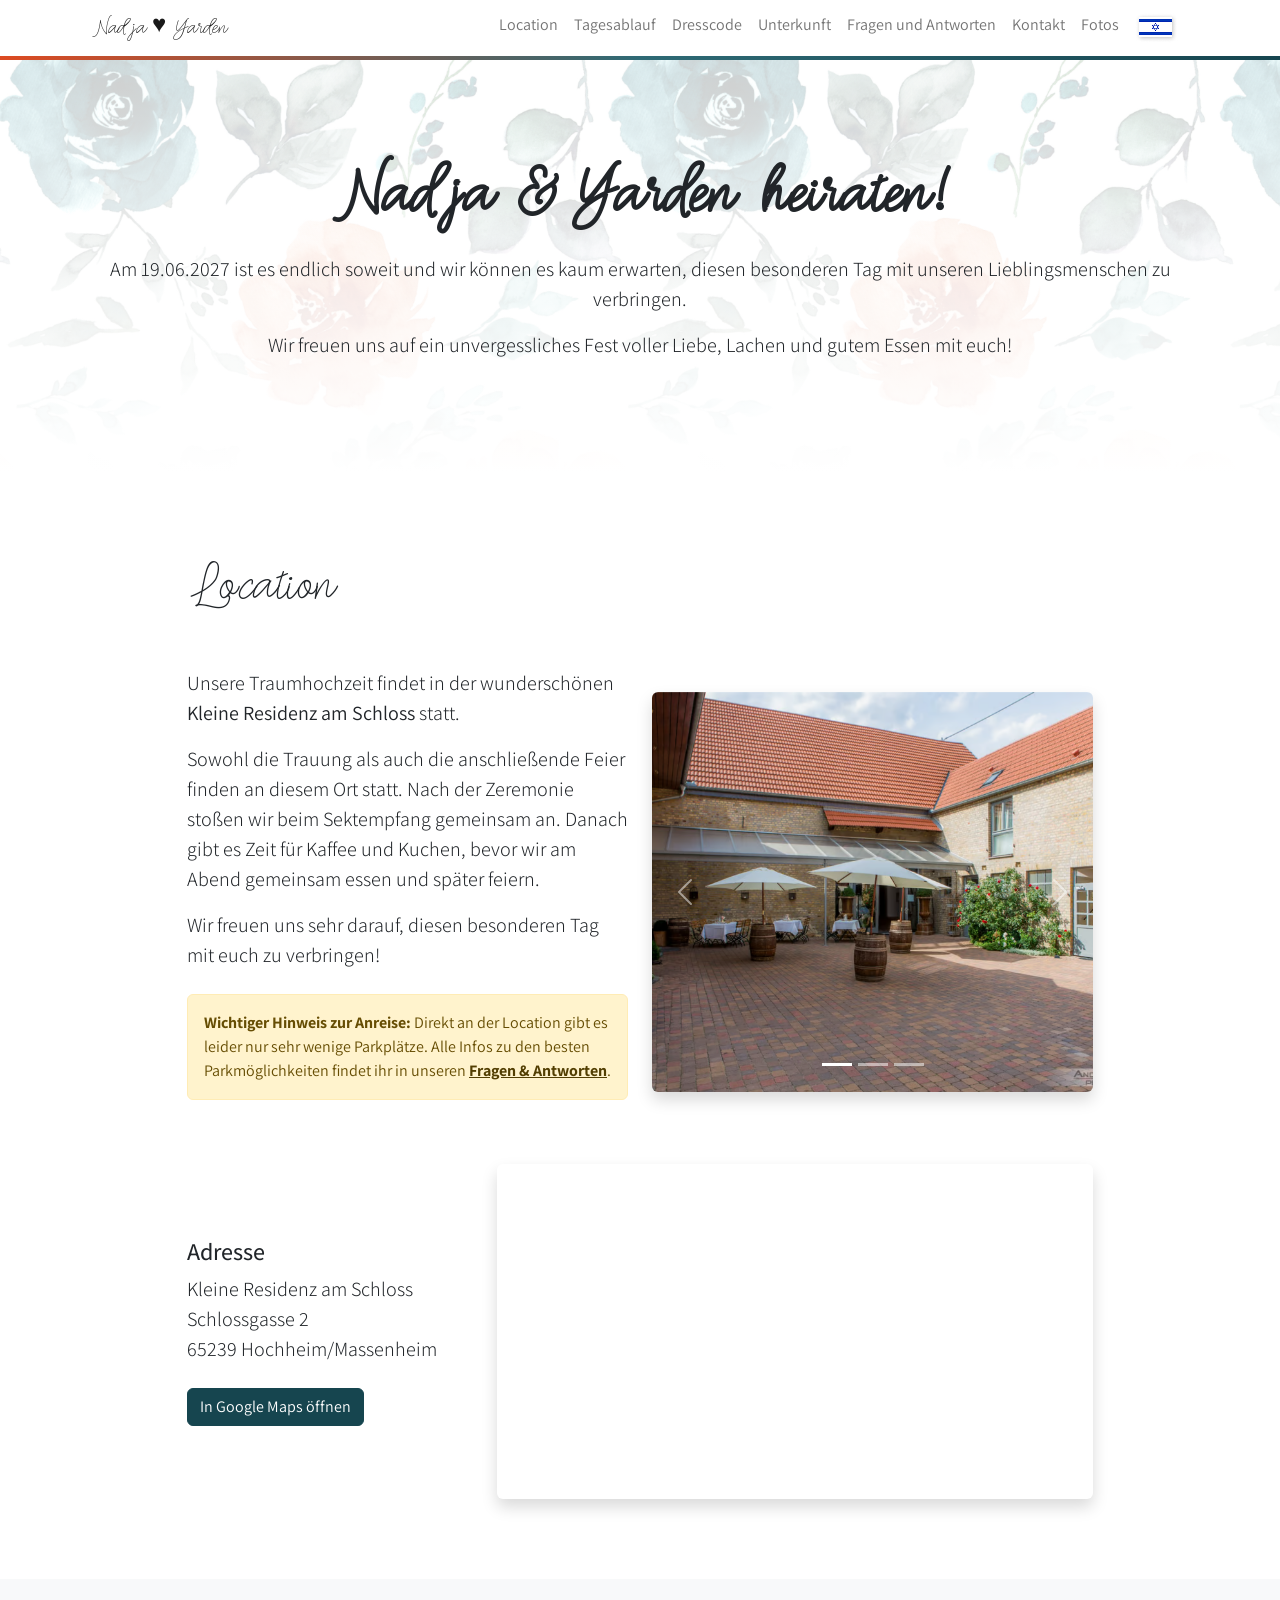
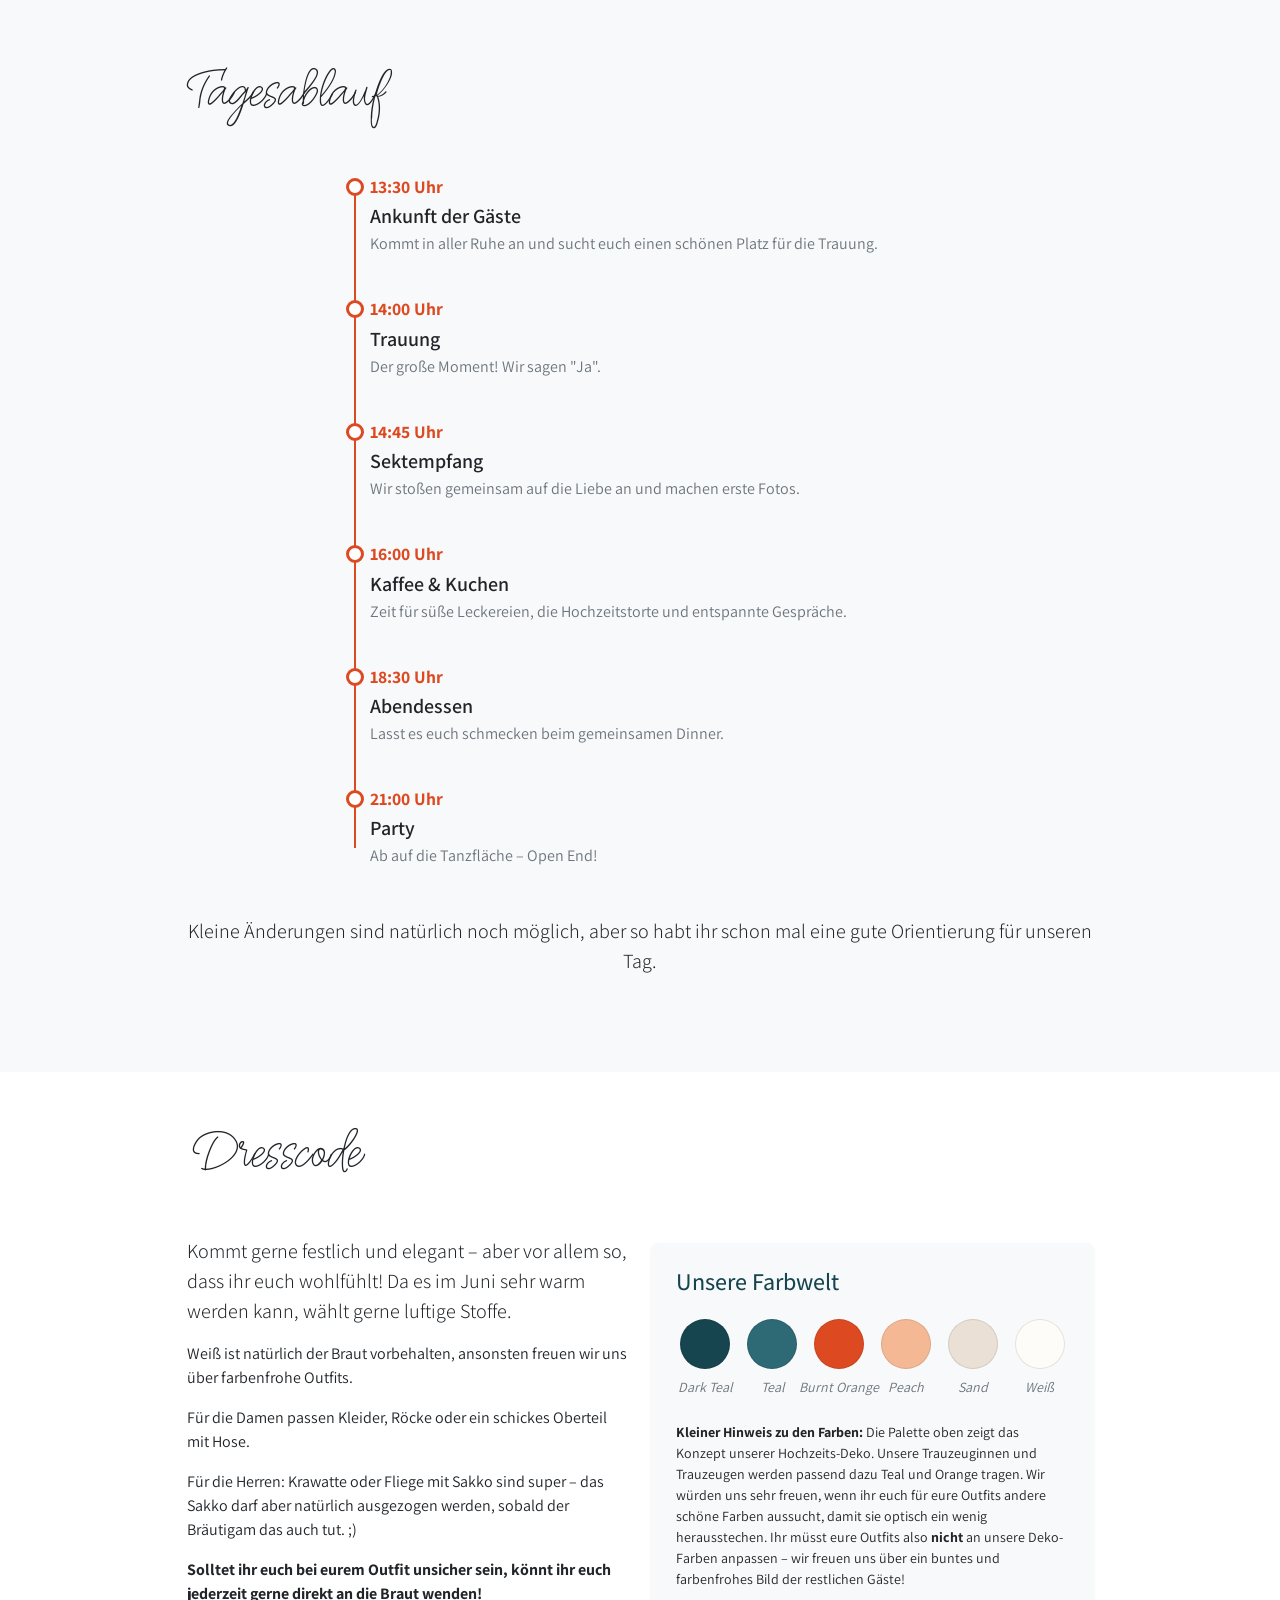
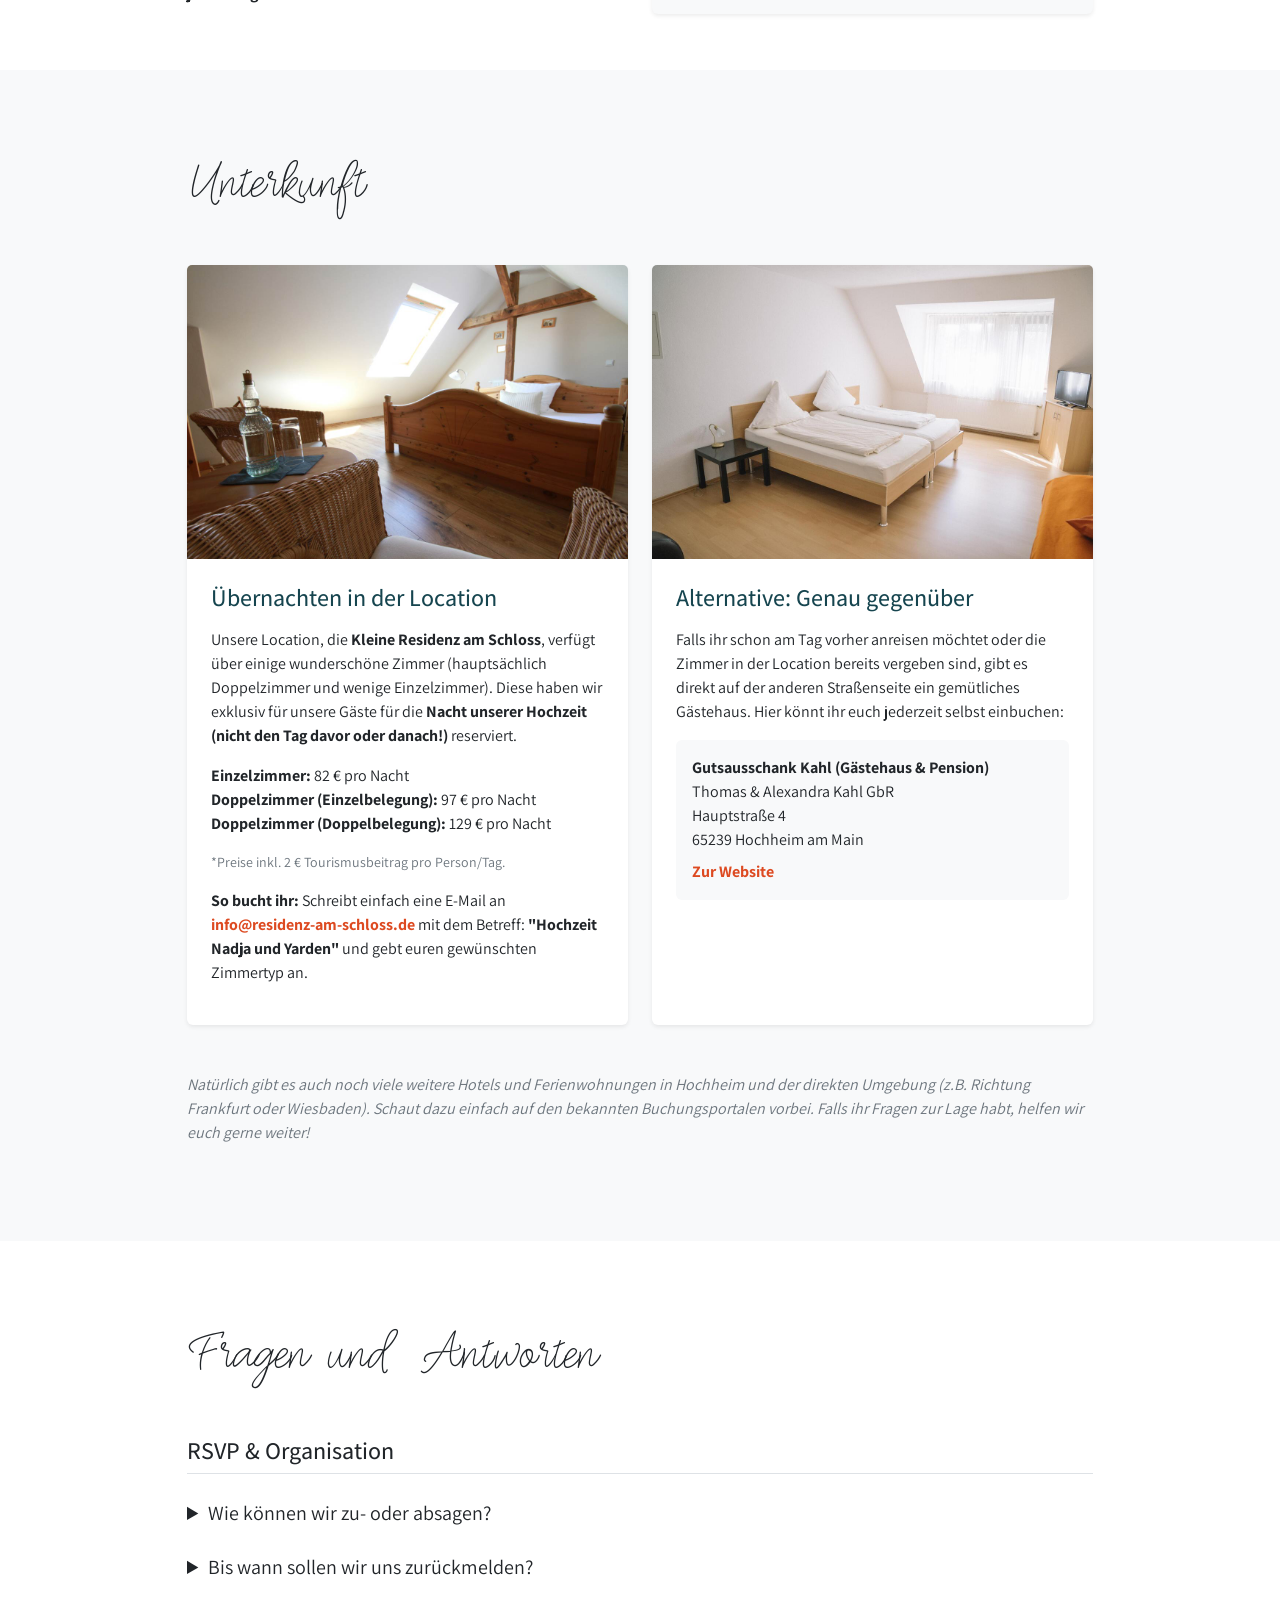
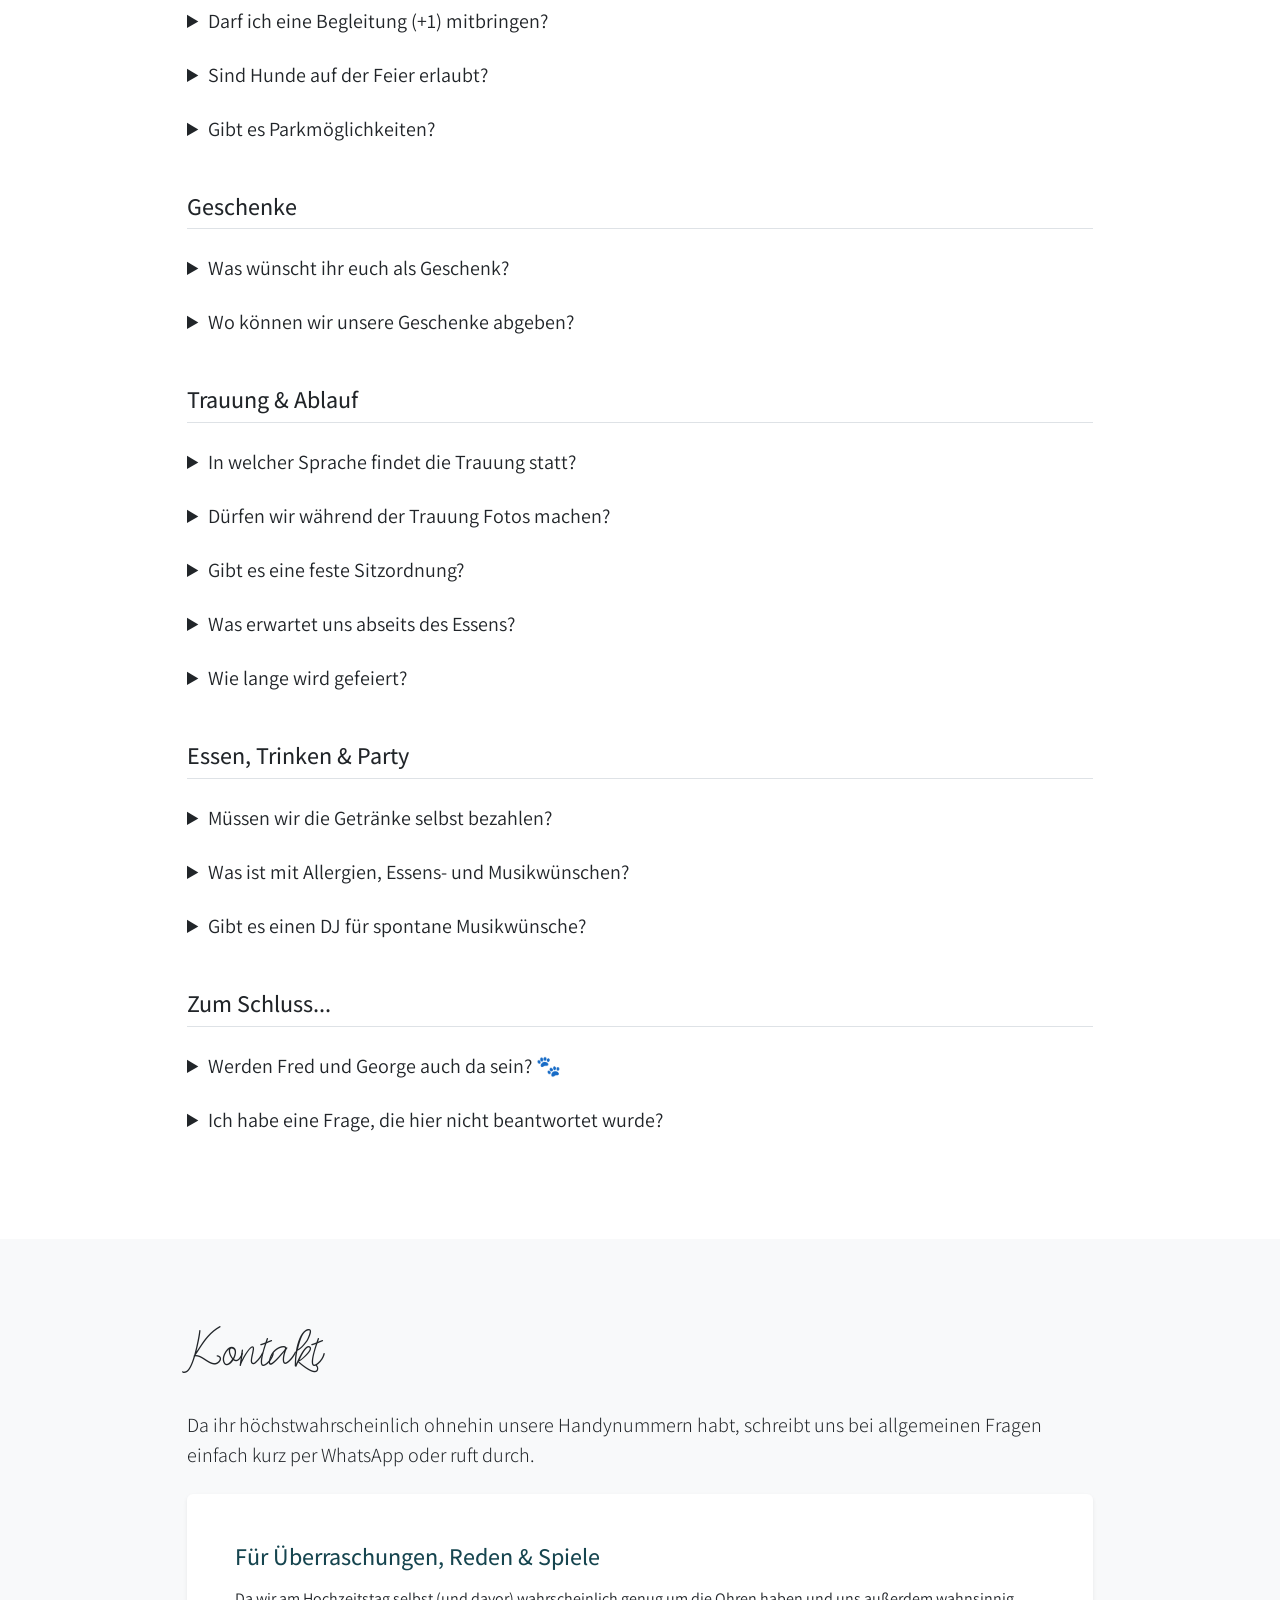
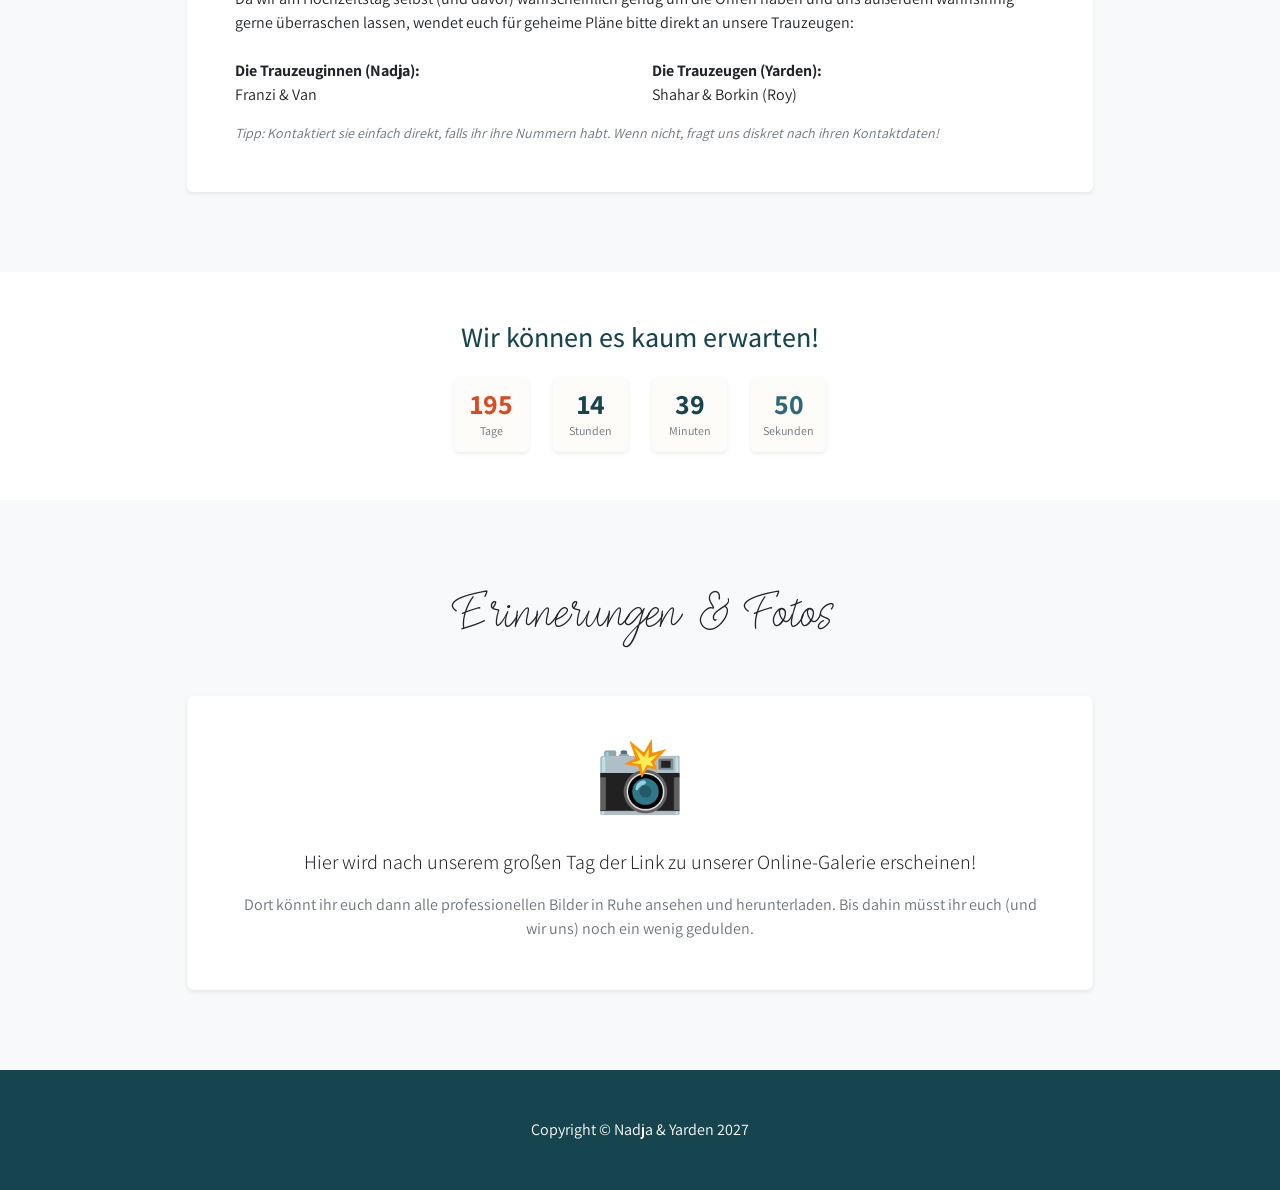
==== commit 1b7d72da: "Countdown + Text Dresscode" ====
--- a/index.html
+++ b/index.html
@@ -249,7 +249,7 @@
                                 </div>
                             </div>
                             
-                            <p class="mb-0">Unsere Trauzeuginnen und Trauzeugen werden Teal und Orange tragen. Wir würden uns sehr freuen, wenn ihr euch für eure Outfits andere schöne Farben aussucht, damit sie an diesem Tag optisch ein wenig herausstechen.</p>
+                            <p class="mb-0 small"><strong>Kleiner Hinweis zu den Farben:</strong> Die Palette oben zeigt das Konzept unserer Hochzeits-Deko. Unsere Trauzeuginnen und Trauzeugen werden passend dazu Teal und Orange tragen. Wir würden uns sehr freuen, wenn ihr euch für eure Outfits andere schöne Farben aussucht, damit sie optisch ein wenig herausstechen. Ihr müsst eure Outfits also <strong>nicht</strong> an unsere Deko-Farben anpassen – wir freuen uns über ein buntes und farbenfrohes Bild der restlichen Gäste!</p>
                         </div>
                     </div>
                 </div>
@@ -259,7 +259,7 @@
     </div>
 </section>
         <!-- Services section-->
-      <section id="hotel">
+      <section id="hotel" class="bg-light">
     <div class="container px-4">
         <div class="row gx-4 justify-content-center">
             <div class="col-lg-10">
@@ -314,7 +314,7 @@
         </div>
     </div>
 </section>
-       <section class="bg-light" id="questions">
+       <section id="questions">
     <div class="container px-4">
         <div class="row gx-4 justify-content-center">
             <div class="col-lg-10">
@@ -433,14 +433,14 @@
     </div>
 </section>
         <!-- Contact section-->
-    <section id="contact">
+    <section id="contact" class="bg-light">
     <div class="container px-4">
         <div class="row gx-4 justify-content-center">
             <div class="col-lg-10">
                 <h2 class="mb-4">Kontakt</h2>
                 <p class="lead">Da ihr höchstwahrscheinlich ohnehin unsere Handynummern habt, schreibt uns bei allgemeinen Fragen einfach kurz per WhatsApp oder ruft durch.</p>
                 
-                <div class="card border-0 shadow-sm mt-4 bg-light">
+                <div class="card border-0 shadow-sm mt-4">
                     <div class="card-body p-4 p-md-5">
                         <h4 class="text-teal mb-3">Für Überraschungen, Reden & Spiele</h4>
                         <p>Da wir am Hochzeitstag selbst (und davor) wahrscheinlich genug um die Ohren haben und uns außerdem wahnsinnig gerne überraschen lassen, wendet euch für geheime Pläne bitte direkt an unsere Trauzeugen:</p>
@@ -464,6 +464,81 @@
     </div>
 </section>
 
+<!-- Countdown Sektion -->
+<!-- Countdown Sektion -->
+<section id="countdown" class="py-4 py-md-5">
+    <div class="container px-2 px-md-4">
+        <div class="row justify-content-center text-center">
+            <div class="col-lg-8">
+                <h3 class="mb-4" style="color: #16454F;">Wir können es kaum erwarten!</h3>
+                
+                <!-- Der Countdown Container mit flex-nowrap für die mobile Ansicht -->
+                <div id="countdown-container" class="d-flex justify-content-center gap-2 gap-md-4 flex-nowrap">
+                    
+                    <!-- Tage -->
+                    <div class="card border-0 shadow-sm text-center" style="width: 75px; height: 75px; background-color: #FDFCF8;">
+                        <div class="card-body p-1 d-flex flex-column justify-content-center">
+                            <span id="cd-days" class="fs-3 fw-bold" style="color: #DD4A21; line-height: 1;">00</span>
+                            <small class="text-muted mt-1" style="font-size: 0.75rem;">Tage</small>
+                        </div>
+                    </div>
+                    
+                    <!-- Stunden -->
+                    <div class="card border-0 shadow-sm text-center" style="width: 75px; height: 75px; background-color: #FDFCF8;">
+                        <div class="card-body p-1 d-flex flex-column justify-content-center">
+                            <span id="cd-hours" class="fs-3 fw-bold" style="color: #16454F; line-height: 1;">00</span>
+                            <small class="text-muted mt-1" style="font-size: 0.75rem;">Stunden</small>
+                        </div>
+                    </div>
+                    
+                    <!-- Minuten -->
+                    <div class="card border-0 shadow-sm text-center" style="width: 75px; height: 75px; background-color: #FDFCF8;">
+                        <div class="card-body p-1 d-flex flex-column justify-content-center">
+                            <span id="cd-minutes" class="fs-3 fw-bold" style="color: #16454F; line-height: 1;">00</span>
+                            <small class="text-muted mt-1" style="font-size: 0.75rem;">Minuten</small>
+                        </div>
+                    </div>
+                    
+                    <!-- Sekunden -->
+                    <div class="card border-0 shadow-sm text-center" style="width: 75px; height: 75px; background-color: #FDFCF8;">
+                        <div class="card-body p-1 d-flex flex-column justify-content-center">
+                            <span id="cd-seconds" class="fs-3 fw-bold" style="color: #2E6A75; line-height: 1;">00</span>
+                            <small class="text-muted mt-1" style="font-size: 0.75rem;">Sekunden</small>
+                        </div>
+                    </div>
+                    
+                </div>
+            </div>
+        </div>
+    </div>
+</section>
+
+<!-- Das dazugehörige JavaScript -->
+<script>
+    const countDownDate = new Date("Jun 19, 2027 13:30:00").getTime();
+
+    const countdownInterval = setInterval(function() {
+        const now = new Date().getTime();
+        const distance = countDownDate - now;
+
+        if (distance < 0) {
+            clearInterval(countdownInterval);
+            document.getElementById("countdown-container").innerHTML = "<h4 class='mt-3' style='color: #DD4A21;'>Heute ist unser großer Tag!</h4>";
+            return;
+        }
+
+        const days = Math.floor(distance / (1000 * 60 * 60 * 24));
+        const hours = Math.floor((distance % (1000 * 60 * 60 * 24)) / (1000 * 60 * 60));
+        const minutes = Math.floor((distance % (1000 * 60 * 60)) / (1000 * 60));
+        const seconds = Math.floor((distance % (1000 * 60)) / 1000);
+
+        document.getElementById("cd-days").innerText = days;
+        document.getElementById("cd-hours").innerText = hours;
+        document.getElementById("cd-minutes").innerText = minutes;
+        document.getElementById("cd-seconds").innerText = seconds;
+    }, 1000);
+</script>
+
 <section class="bg-light" id="photos">
     <div class="container px-4">
         <div class="row gx-4 justify-content-center">
